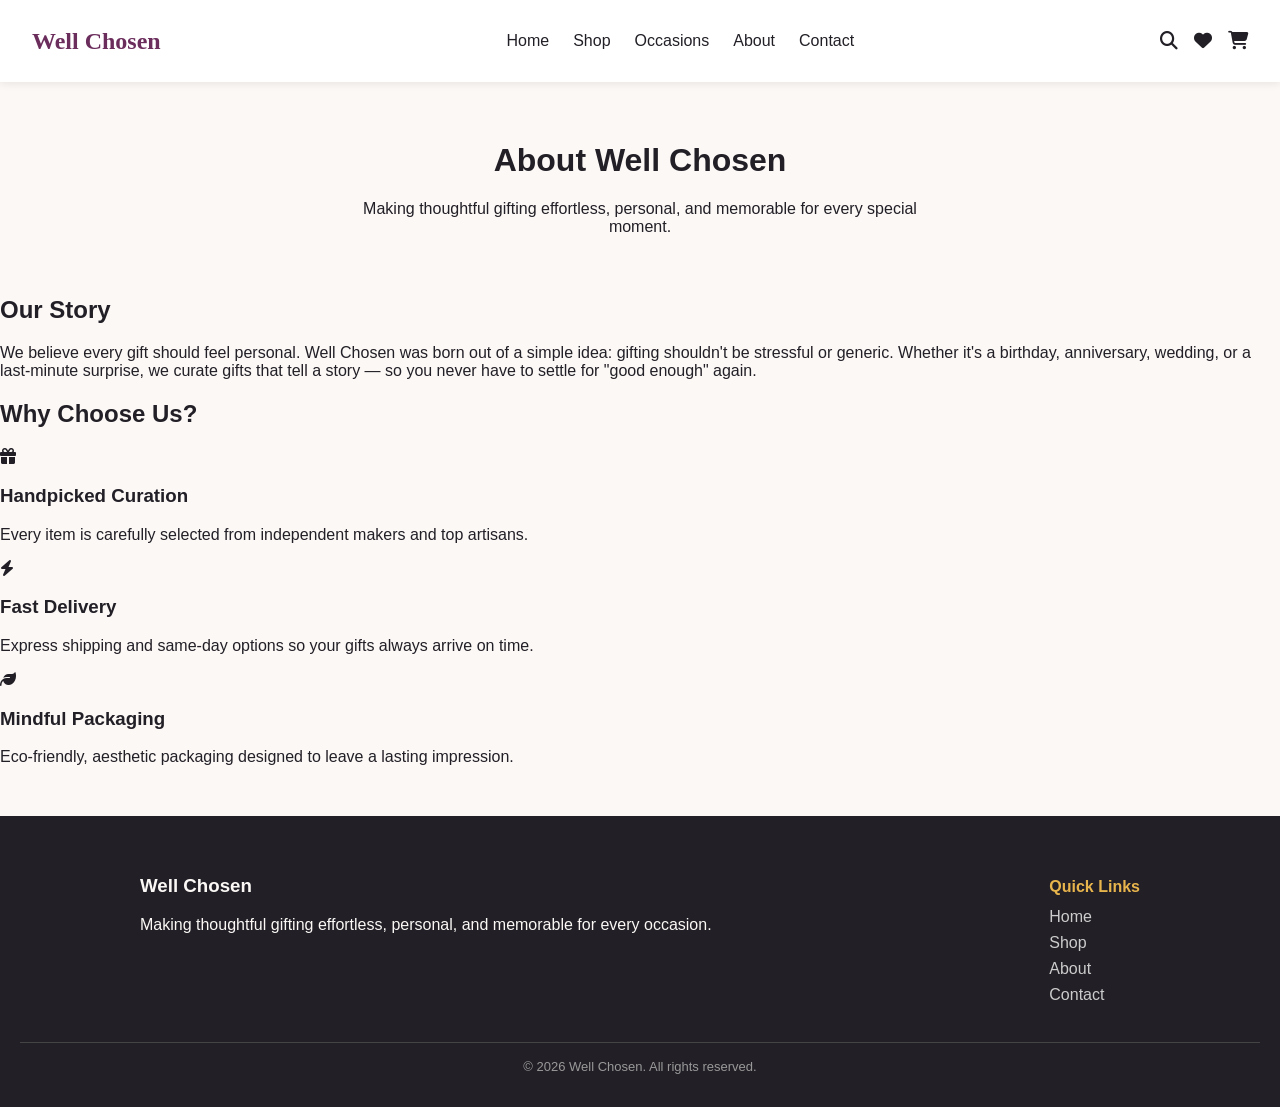
==== about.html @ 496d0fb7 "Initial commit" ====
<!DOCTYPE html>
<html lang="en">
<head>
  <meta charset="UTF-8">
  <meta name="viewport" content="width=device-width, initial-scale=1.0">
  <title>About - Well Chosen</title>
  <link rel="stylesheet" href="https://cdnjs.cloudflare.com/ajax/libs/font-awesome/6.5.1/css/all.min.css">
  <link rel="stylesheet" href="style.css">
</head>
<body>
  <nav>
    <a href="index.html">Well Chosen</a>
    <ul>
      <li><a href="index.html">Home</a></li>
      <li><a href="shop.html">Shop</a></li>
      <li><a href="occasions.html">Occasions</a></li>
      <li><a href="about.html">About</a></li>
      <li><a href="contact.html">Contact</a></li>
    </ul>
    <div class="nav-icons">
      <a href="shop.html"><i class="fa-solid fa-magnifying-glass"></i></a>
      <a href="shop.html"><i class="fa-solid fa-heart"></i></a>
      <a href="shop.html"><i class="fa-solid fa-cart-shopping"></i></a>
    </div>
  </nav>

  <div class="about-content">
    <h1>About Well Chosen</h1>
    <p class="about-sub">Making thoughtful gifting effortless, personal, and memorable for every special moment.</p>
  </div>

  <div class="about-story">
    <h2>Our Story</h2>
    <p>We believe every gift should feel personal. Well Chosen was born out of a simple idea: gifting shouldn't be stressful or generic. Whether it's a birthday, anniversary, wedding, or a last-minute surprise, we curate gifts that tell a story — so you never have to settle for "good enough" again.</p>
  </div>

  <h2 class="why-title">Why Choose Us?</h2>
  <div class="values-grid">
    <div class="value-card">
      <i class="fa-solid fa-gift"></i>
      <h3>Handpicked Curation</h3>
      <p>Every item is carefully selected from independent makers and top artisans.</p>
    </div>
    <div class="value-card">
      <i class="fa-solid fa-bolt"></i>
      <h3>Fast Delivery</h3>
      <p>Express shipping and same-day options so your gifts always arrive on time.</p>
    </div>
    <div class="value-card">
      <i class="fa-solid fa-leaf"></i>
      <h3>Mindful Packaging</h3>
      <p>Eco-friendly, aesthetic packaging designed to leave a lasting impression.</p>
    </div>
  </div>

  <footer>
    <div class="footer-container">
      <div class="footer-col">
        <h3>Well Chosen</h3>
        <p>Making thoughtful gifting effortless, personal, and memorable for every occasion.</p>
      </div>
      <div class="footer-col">
        <h4>Quick Links</h4>
        <a href="index.html">Home</a>
        <a href="shop.html">Shop</a>
        <a href="about.html">About</a>
        <a href="contact.html">Contact</a>
      </div>
    </div>
    <p class="footer-bottom">&copy; 2026 Well Chosen. All rights reserved.</p>
  </footer>
</body>
</html>
---- style.css ----
nav {
  display:flex;
  align-items: center;
  justify-content: space-between;
  padding:16px 32px;
}
 nav ul{
  display:flex;
  list-style: none;
  gap:24px;

 }
 .nav-icons {
  display: flex;
  gap:16px;
  align-items: center;

 }
 body {
  margin: 0;
  font-family: 'Inter', sans-serif;
  background-color: #FBF8F6;
  color: #221F26;
}
nav {
  background-color: white;
  box-shadow: 0 2px 8px rgba(0,0,0,0.08);
  position: sticky;
  top: 0;
}
nav a {
  text-decoration: none;
  color: #221F26;
}

nav a:hover {
  color: #FF6B6B;
}
nav > a:first-child {
  font-family: 'Playfair Display', serif;
  font-size: 24px;
  font-weight: bold;
  color: #6B2D5C;
}
.nav-icons i, .hamburger i {
  font-size: 18px;
  color: #221F26;
}
.hamburger {
  display: none;
  background: none;
  border: none;
  cursor: pointer;
}
.hero {
  text-align: center;
  padding: 80px 20px;
}

.hero h1 {
  font-family: 'Playfair Display', serif;
  font-size: 40px;
  color: #221F26;
  margin-bottom: 16px;
}

.hero p {
  font-size: 18px;
  color: #555;
  margin-bottom: 24px;
}

.hero-btn {
  display: inline-block;
  background-color: #6B2D5C;
  color: white;
  padding: 12px 28px;
  border-radius: 8px;
  text-decoration: none;
  font-weight: 600;
}

.hero-btn:hover {
  background-color: #FF6B6B;
}

.occasions {
  display: flex;
  justify-content: center;
  gap: 12px;
  flex-wrap: wrap;
  padding: 0 20px 40px;
}

.chip {
  background-color: #FBF8F6;
  border: 1px solid #6B2D5C;
  color: #6B2D5C;
  padding: 8px 18px;
  border-radius: 20px;
  text-decoration: none;
  font-size: 14px;
}

.chip:hover {
  background-color: #6B2D5C;
  color: white;
}

.products {
  text-align: center;
  padding: 40px 20px;
}

.products h2 {
  font-family: 'Playfair Display', serif;
  font-size: 28px;
  margin-bottom: 24px;
}

.product-grid {
  display: flex;
  justify-content: center;
  gap: 24px;
  flex-wrap: wrap;
}

.product-card {
  background-color: white;
  border-radius: 12px;
  padding: 16px;
  width: 220px;
  box-shadow: 0 2px 8px rgba(0,0,0,0.08);
}

.product-card img {
  width: 100%;
  border-radius: 8px;
}

.slider {
  position: relative;
  max-width: 800px;
  margin: 40px auto;
}

.slide {
  width: 100%;
  display: none;
  border-radius: 12px;
}

.slide.active {
  display: block;
}

.slider-btn {
  position: absolute;
  top: 50%;
  transform: translateY(-50%);
  background: rgba(255,255,255,0.8);
  border: none;
  padding: 10px 14px;
  cursor: pointer;
  border-radius: 50%;
  font-size: 16px;
}

.prev { left: 10px; }
.next { right: 10px; }

/* TRUST BADGES */
.trust-badges {
  display: flex;
  justify-content: space-around;
  background-color: #ffffff;
  padding: 15px;
  margin: 25px auto;
  max-width: 1100px;
  border: 1px solid #dddddd;
  border-radius: 8px;
}

.badge-box {
  font-size: 14px;
  font-weight: 500;
  color: #6B2D5C;
}

/* TRENDING PRODUCTS */
.trending-section {
  max-width: 1100px;
  margin: 30px auto;
  padding: 0 15px;
}

.trending-section h2 {
  color: #6B2D5C;
  font-size: 24px;
  margin-bottom: 20px;
}

.product-grid {
  display: flex;
  gap: 20px;
  flex-wrap: wrap;
}

.product-card {
  background-color: #ffffff;
  border: 1px solid #dddddd;
  padding: 15px;
  width: 220px;
  border-radius: 8px;
  text-align: center;
}

.product-card img {
  width: 100%;
  height: 160px;
  object-fit: cover;
  border-radius: 4px;
}

.product-card h3 {
  font-size: 16px;
  color: #222222;
  margin: 10px 0 5px 0;
}

.product-card .category {
  font-size: 13px;
  color: #777777;
  margin-bottom: 5px;
}

.product-card .price {
  font-size: 16px;
  font-weight: bold;
  color: #6B2D5C;
  margin-bottom: 12px;
}

.product-card .buy-btn {
  display: inline-block;
  background-color: #6B2D5C;
  color: white;
  text-decoration: none;
  padding: 8px 15px;
  border-radius: 20px;
  font-size: 13px;
}

.product-card .buy-btn:hover {
  background-color: #FF6B6B;
}

.shop-title {
  text-align: center;
  font-family: 'Playfair Display', serif;
  margin-top: 40px;
}
.shop-grid {
  display: flex;
  flex-wrap: wrap;
  justify-content: center;
  gap: 24px;
  padding: 40px 20px;
}
.about-content, .contact-content {
  max-width: 600px;
  margin: 60px auto;
  padding: 0 20px;
  text-align: center;
}
.contact-content form {
  display: flex;
  flex-direction: column;
  gap: 12px;
  margin-top: 24px;
}
.contact-content input, .contact-content textarea {
  padding: 12px;
  border-radius: 8px;
  border: 1px solid #ccc;
  font-family: 'Inter', sans-serif;
}
.contact-content button {
  padding: 12px;
  background: #6B2D5C;
  color: white;
  border: none;
  border-radius: 8px;
  cursor: pointer;
  font-weight: 600;
}
.contact-content button:hover {
  background: #FF6B6B;
}

/* Hero gradient background */
.hero {
  background: linear-gradient(135deg, #FBF8F6 0%, #f3e8ee 100%);
}

/* Product card hover lift */
.product-card {
  transition: transform 0.25s ease, box-shadow 0.25s ease;
}
.product-card:hover {
  transform: translateY(-6px);
  box-shadow: 0 8px 20px rgba(0,0,0,0.12);
}

/* Chip hover smoother */
.chip {
  transition: all 0.2s ease;
}

/* Hero button smoother + slight lift on hover */
.hero-btn, .product-card .buy-btn {
  transition: all 0.2s ease;
}
.hero-btn:hover, .product-card .buy-btn:hover {
  transform: translateY(-2px);
  box-shadow: 0 4px 12px rgba(107,45,92,0.3);
}

/* Slider image smoother transition */
.slide {
  transition: opacity 0.4s ease;
}

/* Section spacing consistency */
.trending-section, .products, .occasions {
  margin-bottom: 20px;
}

/* Nav icon hover */
.nav-icons a i:hover {
  color: #FF6B6B;
  transition: color 0.2s ease;
}

.trust-badges {
  display: flex;
  justify-content: space-around;
  flex-wrap: wrap;
  background: white;
  padding: 16px;
  margin: 30px auto;
  max-width: 1000px;
  border-radius: 8px;
  box-shadow: 0 2px 8px rgba(0,0,0,0.06);
}
.badge-box {
  font-size: 14px;
  font-weight: 600;
  color: #6B2D5C;
}

.stories-section {
  max-width: 1000px;
  margin: 40px auto;
  padding: 0 20px;
}
.stories-section h2 {
  font-family: 'Playfair Display', serif;
  color: #221F26;
  margin-bottom: 20px;
  text-align: center;
}
.stories-grid {
  display: flex;
  gap: 20px;
  flex-wrap: wrap;
}
.story-card {
  flex: 1;
  min-width: 260px;
  background: #FBF8F6;
  border: 1px solid #eee;
  border-radius: 12px;
  padding: 24px;
}
.story-tag {
  font-size: 12px;
  font-weight: bold;
  color: #FF6B6B;
  text-transform: uppercase;
}
.story-card h3 {
  font-family: 'Playfair Display', serif;
  color: #6B2D5C;
  margin: 8px 0;
}
.story-card p {
  font-size: 14px;
  color: #555;
  margin-bottom: 12px;
}
.story-link {
  color: #6B2D5C;
  font-weight: 600;
  text-decoration: none;
}
.story-link:hover { color: #FF6B6B; }

footer {
  background: #221F26;
  color: #FBF8F6;
  padding: 40px 20px 20px;
  margin-top: 50px;
}
.footer-container {
  max-width: 1000px;
  margin: 0 auto;
  display: flex;
  flex-wrap: wrap;
  gap: 30px;
  justify-content: space-between;
}
.footer-col a {
  display: block;
  color: #ccc;
  text-decoration: none;
  margin-bottom: 8px;
}
.footer-col a:hover { color: #FF6B6B; }
.footer-col h4 { color: #E8B54D; margin-bottom: 12px; }
.footer-bottom {
  text-align: center;
  border-top: 1px solid #444;
  margin-top: 30px;
  padding-top: 16px;
  font-size: 13px;
  color: #999;
}

.occasions-title {
  text-align: center;
  font-family: 'Playfair Display', serif;
  margin-top: 40px;
  font-size: 32px;
}
.occasions-subtitle {
  text-align: center;
  color: #555;
  margin-bottom: 30px;
}
.occasion-grid {
  display: flex;
  flex-wrap: wrap;
  justify-content: center;
  gap: 24px;
  padding: 0 20px 40px;
}
.occasion-card {
  text-decoration: none;
  color: #221F26;
  width: 220px;
  text-align: center;
  transition: transform 0.25s ease;
}
.occasion-card:hover {
  transform: translateY(-6px);
}
.occasion-card img {
  width: 100%;
  border-radius: 12px;
  box-shadow: 0 2px 8px rgba(0,0,0,0.08);
}
.occasion-card h3 {
  font-family: 'Playfair Display', serif;
  margin-top: 12px;
  font-size: 18px;
}
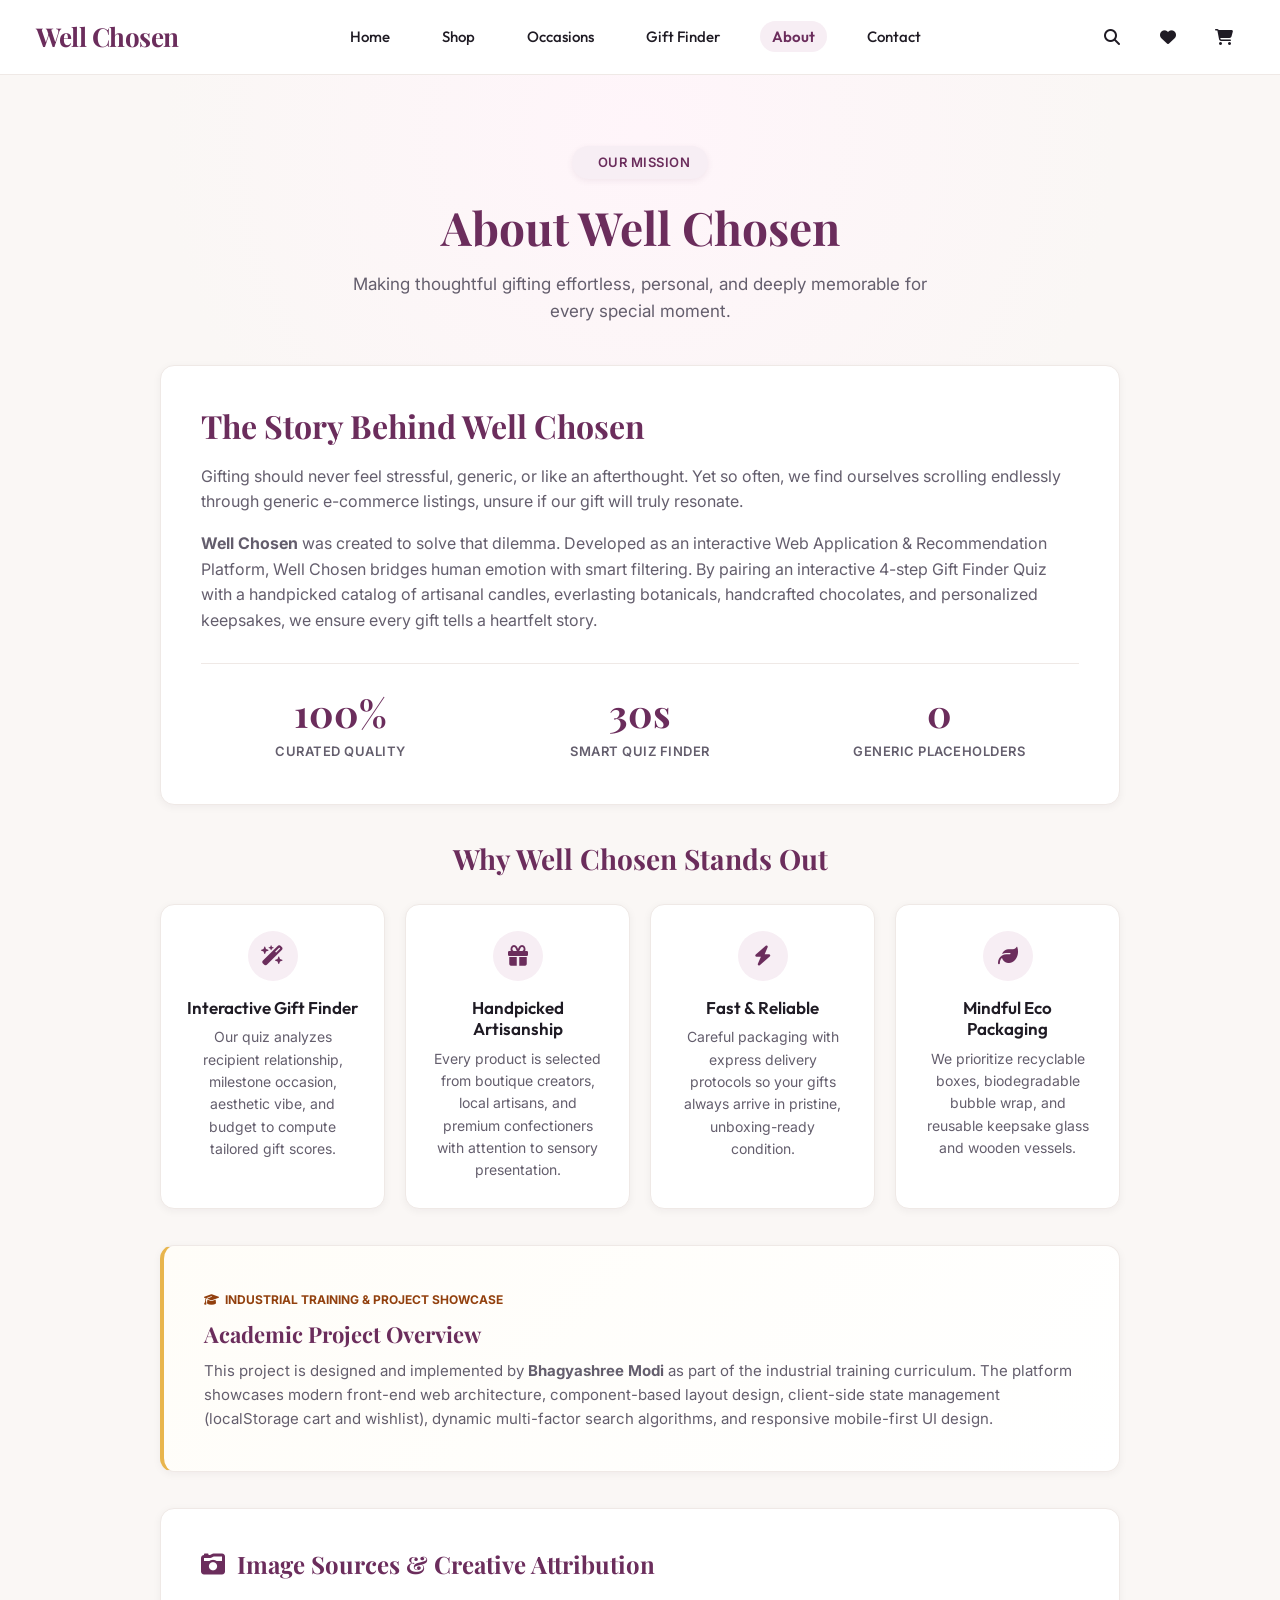
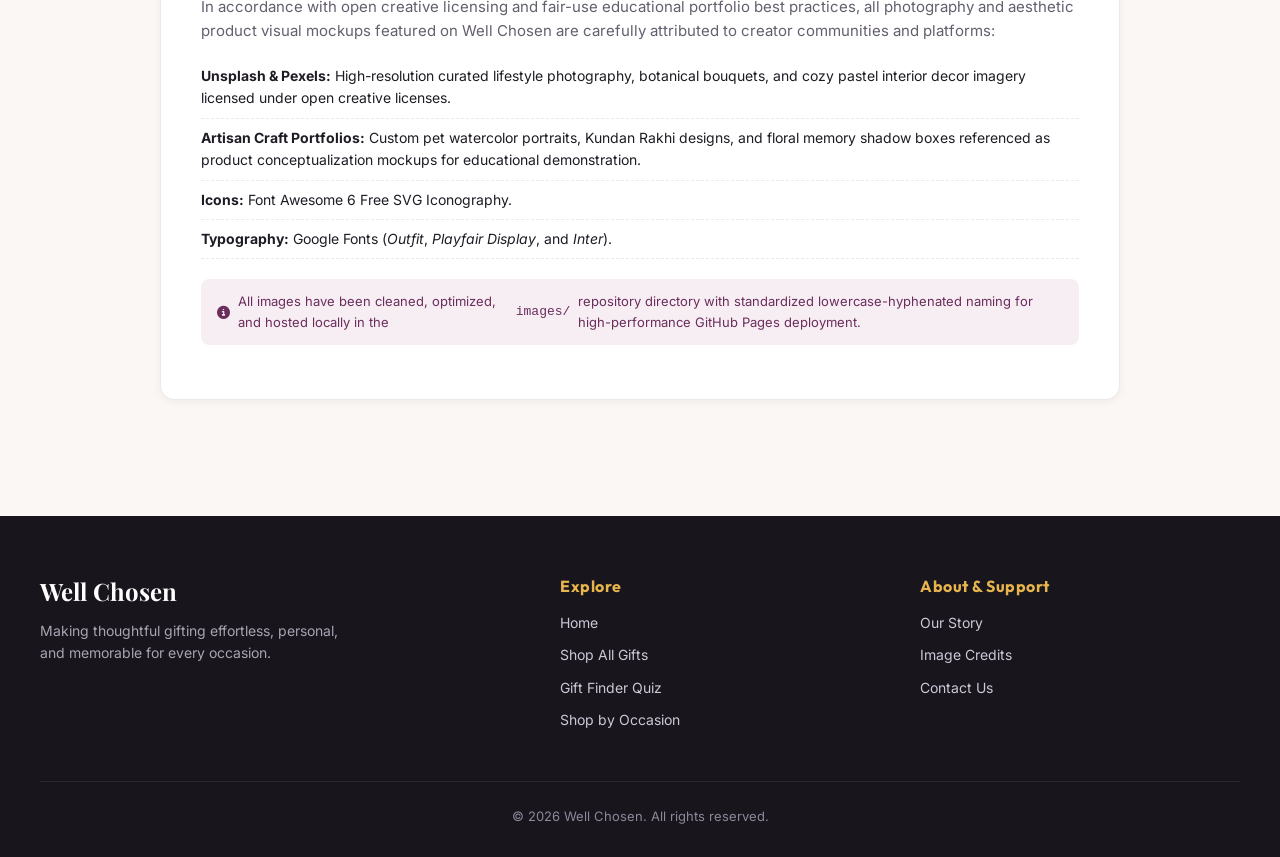
==== commit 89e2591a: "feat(ui): update home, occasions, about, contact pages and modern design system" ====
--- a/about.html
+++ b/about.html
@@ -3,56 +3,122 @@
 <head>
   <meta charset="UTF-8">
   <meta name="viewport" content="width=device-width, initial-scale=1.0">
-  <title>About - Well Chosen</title>
+  <title>About Us - Well Chosen</title>
+  <meta name="description" content="Learn about the philosophy behind Well Chosen — making thoughtful gifting effortless, personal, and memorable for every celebration.">
+  <link rel="preconnect" href="https://fonts.googleapis.com">
+  <link rel="preconnect" href="https://fonts.gstatic.com" crossorigin>
+  <link href="https://fonts.googleapis.com/css2?family=Inter:wght@300;400;500;600;700&family=Playfair+Display:ital,wght@0,600;0,700;1,400&family=Outfit:wght@400;500;600;700&display=swap" rel="stylesheet">
   <link rel="stylesheet" href="https://cdnjs.cloudflare.com/ajax/libs/font-awesome/6.5.1/css/all.min.css">
   <link rel="stylesheet" href="style.css">
 </head>
 <body>
+
+  <!-- Navigation -->
   <nav>
-    <a href="index.html">Well Chosen</a>
+    <a href="index.html" class="logo">Well Chosen</a>
     <ul>
       <li><a href="index.html">Home</a></li>
       <li><a href="shop.html">Shop</a></li>
       <li><a href="occasions.html">Occasions</a></li>
-      <li><a href="about.html">About</a></li>
+      <li><a href="giftfinder.html">Gift Finder</a></li>
+      <li><a href="about.html" class="active">About</a></li>
       <li><a href="contact.html">Contact</a></li>
     </ul>
+
     <div class="nav-icons">
-      <a href="shop.html"><i class="fa-solid fa-magnifying-glass"></i></a>
-      <a href="shop.html"><i class="fa-solid fa-heart"></i></a>
-      <a href="shop.html"><i class="fa-solid fa-cart-shopping"></i></a>
+      <a href="#" id="searchBtn" title="Search Gifts"><i class="fa-solid fa-magnifying-glass"></i></a>
+      <a href="#" id="wishlistBtn" title="Saved Wishlist"><i class="fa-solid fa-heart"></i></a>
+      <a href="#" id="cartBtn" title="Shopping Cart"><i class="fa-solid fa-cart-shopping"></i></a>
     </div>
+
+    <button class="hamburger" aria-label="Toggle navigation">
+      <i class="fa-solid fa-bars"></i>
+    </button>
   </nav>
 
-  <div class="about-content">
+  <!-- About Hero -->
+  <header class="about-hero">
+    <div class="about-hero-badge"><i class="fa-solid fa-sparkles"></i> Our Mission</div>
     <h1>About Well Chosen</h1>
-    <p class="about-sub">Making thoughtful gifting effortless, personal, and memorable for every special moment.</p>
-  </div>
+    <p class="about-sub">Making thoughtful gifting effortless, personal, and deeply memorable for every special moment.</p>
+  </header>
 
-  <div class="about-story">
-    <h2>Our Story</h2>
-    <p>We believe every gift should feel personal. Well Chosen was born out of a simple idea: gifting shouldn't be stressful or generic. Whether it's a birthday, anniversary, wedding, or a last-minute surprise, we curate gifts that tell a story — so you never have to settle for "good enough" again.</p>
-  </div>
+  <!-- Story Section -->
+  <main class="about-main">
+    <section class="about-story-card">
+      <div class="story-text">
+        <h2>The Story Behind Well Chosen</h2>
+        <p>Gifting should never feel stressful, generic, or like an afterthought. Yet so often, we find ourselves scrolling endlessly through generic e-commerce listings, unsure if our gift will truly resonate.</p>
+        <p><strong>Well Chosen</strong> was created to solve that dilemma. Developed as an interactive Web Application & Recommendation Platform, Well Chosen bridges human emotion with smart filtering. By pairing an interactive 4-step Gift Finder Quiz with a handpicked catalog of artisanal candles, everlasting botanicals, handcrafted chocolates, and personalized keepsakes, we ensure every gift tells a heartfelt story.</p>
+      </div>
+      <div class="story-highlight">
+        <div class="stat-box">
+          <span class="stat-number">100%</span>
+          <span class="stat-label">Curated Quality</span>
+        </div>
+        <div class="stat-box">
+          <span class="stat-number">30s</span>
+          <span class="stat-label">Smart Quiz Finder</span>
+        </div>
+        <div class="stat-box">
+          <span class="stat-number">0</span>
+          <span class="stat-label">Generic Placeholders</span>
+        </div>
+      </div>
+    </section>
 
-  <h2 class="why-title">Why Choose Us?</h2>
-  <div class="values-grid">
-    <div class="value-card">
-      <i class="fa-solid fa-gift"></i>
-      <h3>Handpicked Curation</h3>
-      <p>Every item is carefully selected from independent makers and top artisans.</p>
-    </div>
-    <div class="value-card">
-      <i class="fa-solid fa-bolt"></i>
-      <h3>Fast Delivery</h3>
-      <p>Express shipping and same-day options so your gifts always arrive on time.</p>
-    </div>
-    <div class="value-card">
-      <i class="fa-solid fa-leaf"></i>
-      <h3>Mindful Packaging</h3>
-      <p>Eco-friendly, aesthetic packaging designed to leave a lasting impression.</p>
-    </div>
-  </div>
+    <!-- Why Choose Us -->
+    <section class="about-values-section">
+      <h2 class="why-title">Why Well Chosen Stands Out</h2>
+      <div class="values-grid">
+        <div class="value-card">
+          <div class="value-icon"><i class="fa-solid fa-wand-magic-sparkles"></i></div>
+          <h3>Interactive Gift Finder</h3>
+          <p>Our quiz analyzes recipient relationship, milestone occasion, aesthetic vibe, and budget to compute tailored gift scores.</p>
+        </div>
+        <div class="value-card">
+          <div class="value-icon"><i class="fa-solid fa-gift"></i></div>
+          <h3>Handpicked Artisanship</h3>
+          <p>Every product is selected from boutique creators, local artisans, and premium confectioners with attention to sensory presentation.</p>
+        </div>
+        <div class="value-card">
+          <div class="value-icon"><i class="fa-solid fa-bolt"></i></div>
+          <h3>Fast & Reliable</h3>
+          <p>Careful packaging with express delivery protocols so your gifts always arrive in pristine, unboxing-ready condition.</p>
+        </div>
+        <div class="value-card">
+          <div class="value-icon"><i class="fa-solid fa-leaf"></i></div>
+          <h3>Mindful Eco Packaging</h3>
+          <p>We prioritize recyclable boxes, biodegradable bubble wrap, and reusable keepsake glass and wooden vessels.</p>
+        </div>
+      </div>
+    </section>
 
+    <!-- Academic & Industrial Training Credits -->
+    <section class="training-project-card">
+      <div class="training-badge"><i class="fa-solid fa-graduation-cap"></i> Industrial Training & Project Showcase</div>
+      <h3>Academic Project Overview</h3>
+      <p>This project is designed and implemented by <strong>Bhagyashree Modi</strong> as part of the industrial training curriculum. The platform showcases modern front-end web architecture, component-based layout design, client-side state management (localStorage cart and wishlist), dynamic multi-factor search algorithms, and responsive mobile-first UI design.</p>
+    </section>
+
+    <!-- Image Sources & Creative Attribution Section -->
+    <section id="credits" class="credits-card">
+      <div class="credits-header">
+        <i class="fa-solid fa-camera-retro"></i>
+        <h2>Image Sources & Creative Attribution</h2>
+      </div>
+      <p>In accordance with open creative licensing and fair-use educational portfolio best practices, all photography and aesthetic product visual mockups featured on Well Chosen are carefully attributed to creator communities and platforms:</p>
+      <ul class="credits-list">
+        <li><strong>Unsplash & Pexels:</strong> High-resolution curated lifestyle photography, botanical bouquets, and cozy pastel interior decor imagery licensed under open creative licenses.</li>
+        <li><strong>Artisan Craft Portfolios:</strong> Custom pet watercolor portraits, Kundan Rakhi designs, and floral memory shadow boxes referenced as product conceptualization mockups for educational demonstration.</li>
+        <li><strong>Icons:</strong> Font Awesome 6 Free SVG Iconography.</li>
+        <li><strong>Typography:</strong> Google Fonts (<cite>Outfit</cite>, <cite>Playfair Display</cite>, and <cite>Inter</cite>).</li>
+      </ul>
+      <p class="credits-note"><i class="fa-solid fa-circle-info"></i> All images have been cleaned, optimized, and hosted locally in the <code>images/</code> repository directory with standardized lowercase-hyphenated naming for high-performance GitHub Pages deployment.</p>
+    </section>
+  </main>
+
+  <!-- Footer -->
   <footer>
     <div class="footer-container">
       <div class="footer-col">
@@ -60,14 +126,24 @@
         <p>Making thoughtful gifting effortless, personal, and memorable for every occasion.</p>
       </div>
       <div class="footer-col">
-        <h4>Quick Links</h4>
+        <h4>Explore</h4>
         <a href="index.html">Home</a>
-        <a href="shop.html">Shop</a>
-        <a href="about.html">About</a>
-        <a href="contact.html">Contact</a>
+        <a href="shop.html">Shop All Gifts</a>
+        <a href="giftfinder.html">Gift Finder Quiz</a>
+        <a href="occasions.html">Shop by Occasion</a>
+      </div>
+      <div class="footer-col">
+        <h4>About & Support</h4>
+        <a href="about.html">Our Story</a>
+        <a href="about.html#credits">Image Credits</a>
+        <a href="contact.html">Contact Us</a>
       </div>
     </div>
     <p class="footer-bottom">&copy; 2026 Well Chosen. All rights reserved.</p>
   </footer>
+
+  <!-- Scripts -->
+  <script src="js/products.js"></script>
+  <script src="js/app.js"></script>
 </body>
 </html>
--- a/style.css
+++ b/style.css
@@ -1,480 +1,2483 @@
+/* ==========================================================================
+   WELL CHOSEN - MODERN DESIGN SYSTEM & STYLESHEET
+   Curated Luxury Gifting Web Platform
+   ========================================================================== */
+
+:root {
+  --primary: #6B2D5C;
+  --primary-hover: #833570;
+  --primary-light: #F7EEF4;
+  --accent-coral: #FF6B6B;
+  --accent-coral-hover: #fa5252;
+  --accent-gold: #E8B54D;
+  --accent-gold-light: #FDF7E7;
+  --bg-page: #FAF7F5;
+  --bg-surface: #FFFFFF;
+  --text-main: #1F1B24;
+  --text-muted: #645E6D;
+  --text-subtle: #8E8899;
+  --border-light: #EFE9E6;
+  --border-focus: #D4BDCE;
+  --shadow-sm: 0 2px 8px rgba(31, 27, 36, 0.05);
+  --shadow-md: 0 8px 24px -4px rgba(107, 45, 92, 0.10);
+  --shadow-lg: 0 16px 36px -6px rgba(107, 45, 92, 0.16);
+  --radius-sm: 8px;
+  --radius-md: 14px;
+  --radius-lg: 20px;
+  --radius-full: 9999px;
+  --transition-fast: 0.2s cubic-bezier(0.4, 0, 0.2, 1);
+  --transition-normal: 0.3s cubic-bezier(0.4, 0, 0.2, 1);
+}
+
+/* Base Reset */
+*, *::before, *::after {
+  box-sizing: border-box;
+  margin: 0;
+  padding: 0;
+}
+
+html {
+  scroll-behavior: smooth;
+  -webkit-font-smoothing: antialiased;
+}
+
+body {
+  font-family: 'Inter', -apple-system, BlinkMacSystemFont, "Segoe UI", Roboto, sans-serif;
+  background-color: var(--bg-page);
+  color: var(--text-main);
+  line-height: 1.6;
+  min-height: 100vh;
+  display: flex;
+  flex-direction: column;
+}
+
+h1, h2, h3, h4 {
+  font-family: 'Playfair Display', Georgia, serif;
+  color: var(--text-main);
+  line-height: 1.25;
+}
+
+img {
+  max-width: 100%;
+  height: auto;
+  display: block;
+}
+
+a {
+  color: inherit;
+  text-decoration: none;
+  transition: color var(--transition-fast);
+}
+
+button {
+  font-family: inherit;
+  cursor: pointer;
+  border: none;
+  background: none;
+}
+
+.sr-only {
+  position: absolute;
+  width: 1px;
+  height: 1px;
+  padding: 0;
+  margin: -1px;
+  overflow: hidden;
+  clip: rect(0, 0, 0, 0);
+  white-space: nowrap;
+  border: 0;
+}
+
+/* ==========================================================================
+   NAVIGATION
+   ========================================================================== */
 nav {
-  display:flex;
-  align-items: center;
-  justify-content: space-between;
-  padding:16px 32px;
-}
- nav ul{
-  display:flex;
-  list-style: none;
-  gap:24px;
-
- }
- .nav-icons {
-  display: flex;
-  gap:16px;
-  align-items: center;
-
- }
- body {
-  margin: 0;
-  font-family: 'Inter', sans-serif;
-  background-color: #FBF8F6;
-  color: #221F26;
-}
-nav {
-  background-color: white;
-  box-shadow: 0 2px 8px rgba(0,0,0,0.08);
   position: sticky;
   top: 0;
-}
-nav a {
-  text-decoration: none;
-  color: #221F26;
-}
-
-nav a:hover {
-  color: #FF6B6B;
-}
-nav > a:first-child {
+  z-index: 100;
+  background: rgba(255, 255, 255, 0.94);
+  backdrop-filter: blur(14px);
+  -webkit-backdrop-filter: blur(14px);
+  border-bottom: 1px solid var(--border-light);
+  display: flex;
+  align-items: center;
+  justify-content: space-between;
+  padding: 16px 36px;
+  transition: all var(--transition-normal);
+}
+
+nav .logo {
   font-family: 'Playfair Display', serif;
-  font-size: 24px;
-  font-weight: bold;
-  color: #6B2D5C;
-}
-.nav-icons i, .hamburger i {
-  font-size: 18px;
-  color: #221F26;
-}
+  font-size: 26px;
+  font-weight: 700;
+  color: var(--primary);
+  letter-spacing: -0.5px;
+  display: flex;
+  align-items: center;
+  gap: 8px;
+}
+
+nav .logo:hover {
+  color: var(--accent-coral);
+}
+
+nav ul {
+  display: flex;
+  list-style: none;
+  gap: 28px;
+  align-items: center;
+}
+
+nav ul li a {
+  font-family: 'Outfit', 'Inter', sans-serif;
+  font-size: 15px;
+  font-weight: 500;
+  color: var(--text-main);
+  padding: 6px 12px;
+  border-radius: var(--radius-full);
+  position: relative;
+  transition: all var(--transition-fast);
+}
+
+nav ul li a:hover {
+  color: var(--primary);
+  background-color: var(--primary-light);
+}
+
+nav ul li a.active {
+  color: var(--primary);
+  font-weight: 600;
+  background-color: var(--primary-light);
+}
+
+.nav-icons {
+  display: flex;
+  align-items: center;
+  gap: 16px;
+}
+
+.nav-icons a {
+  display: flex;
+  align-items: center;
+  justify-content: center;
+  width: 40px;
+  height: 40px;
+  border-radius: var(--radius-full);
+  background-color: transparent;
+  color: var(--text-main);
+  transition: all var(--transition-fast);
+  position: relative;
+}
+
+.nav-icons a:hover {
+  background-color: var(--primary-light);
+  color: var(--primary);
+  transform: translateY(-2px);
+}
+
+.icon-badge {
+  position: absolute;
+  top: 2px;
+  right: 2px;
+  width: 18px;
+  height: 18px;
+  background: var(--accent-coral);
+  color: white;
+  font-size: 11px;
+  font-weight: 700;
+  border-radius: var(--radius-full);
+  display: flex;
+  align-items: center;
+  justify-content: center;
+  border: 2px solid white;
+}
+
 .hamburger {
   display: none;
-  background: none;
-  border: none;
+  font-size: 20px;
+  color: var(--text-main);
+  padding: 8px;
   cursor: pointer;
 }
+
+/* ==========================================================================
+   HERO SECTION
+   ========================================================================== */
 .hero {
   text-align: center;
-  padding: 80px 20px;
+  padding: 90px 24px 60px;
+  background: radial-gradient(circle at 50% 20%, #FFF5FA 0%, #FAF7F5 70%);
+  position: relative;
+  overflow: hidden;
+}
+
+.hero::before {
+  content: '';
+  position: absolute;
+  top: -100px;
+  left: 50%;
+  transform: translateX(-50%);
+  width: 600px;
+  height: 300px;
+  background: radial-gradient(circle, rgba(232, 181, 77, 0.15) 0%, transparent 70%);
+  pointer-events: none;
+}
+
+.hero-pill, .quiz-hero-badge, .about-hero-badge, .contact-hero-badge {
+  display: inline-flex;
+  align-items: center;
+  gap: 8px;
+  padding: 6px 18px;
+  background-color: var(--primary-light);
+  color: var(--primary);
+  border-radius: var(--radius-full);
+  font-size: 13px;
+  font-weight: 600;
+  text-transform: uppercase;
+  letter-spacing: 0.5px;
+  margin-bottom: 20px;
+  box-shadow: 0 2px 6px rgba(107, 45, 92, 0.08);
 }
 
 .hero h1 {
-  font-family: 'Playfair Display', serif;
-  font-size: 40px;
-  color: #221F26;
-  margin-bottom: 16px;
+  font-size: clamp(34px, 5vw, 54px);
+  font-weight: 700;
+  color: var(--primary);
+  max-width: 820px;
+  margin: 0 auto 18px;
+  letter-spacing: -0.8px;
 }
 
 .hero p {
-  font-size: 18px;
-  color: #555;
-  margin-bottom: 24px;
+  font-size: clamp(16px, 2.5vw, 19px);
+  color: var(--text-muted);
+  max-width: 640px;
+  margin: 0 auto 36px;
+}
+
+.hero-actions {
+  display: flex;
+  justify-content: center;
+  gap: 16px;
+  flex-wrap: wrap;
 }
 
 .hero-btn {
-  display: inline-block;
-  background-color: #6B2D5C;
-  color: white;
-  padding: 12px 28px;
-  border-radius: 8px;
-  text-decoration: none;
-  font-weight: 600;
+  display: inline-flex;
+  align-items: center;
+  gap: 10px;
+  background: linear-gradient(135deg, var(--primary) 0%, #8A3776 100%);
+  color: white !important;
+  padding: 14px 32px;
+  border-radius: var(--radius-full);
+  font-size: 15px;
+  font-weight: 600;
+  box-shadow: 0 6px 18px rgba(107, 45, 92, 0.28);
+  transition: all var(--transition-fast);
 }
 
 .hero-btn:hover {
-  background-color: #FF6B6B;
-}
-
+  background: linear-gradient(135deg, var(--accent-coral) 0%, #FA5252 100%);
+  transform: translateY(-3px);
+  box-shadow: 0 8px 24px rgba(255, 107, 107, 0.35);
+}
+
+.hero-secondary-btn {
+  display: inline-flex;
+  align-items: center;
+  gap: 8px;
+  background: white;
+  color: var(--primary) !important;
+  border: 1.5px solid var(--border-focus);
+  padding: 14px 28px;
+  border-radius: var(--radius-full);
+  font-size: 15px;
+  font-weight: 600;
+  transition: all var(--transition-fast);
+}
+
+.hero-secondary-btn:hover {
+  border-color: var(--primary);
+  background-color: var(--primary-light);
+  transform: translateY(-2px);
+}
+
+/* ==========================================================================
+   OCCASION CHIPS
+   ========================================================================== */
 .occasions {
   display: flex;
   justify-content: center;
   gap: 12px;
   flex-wrap: wrap;
-  padding: 0 20px 40px;
+  padding: 10px 20px 45px;
 }
 
 .chip {
-  background-color: #FBF8F6;
-  border: 1px solid #6B2D5C;
-  color: #6B2D5C;
-  padding: 8px 18px;
-  border-radius: 20px;
-  text-decoration: none;
+  background: white;
+  border: 1px solid var(--border-light);
+  color: var(--text-main);
+  padding: 10px 20px;
+  border-radius: var(--radius-full);
   font-size: 14px;
+  font-weight: 500;
+  box-shadow: var(--shadow-sm);
+  transition: all var(--transition-fast);
+  display: inline-flex;
+  align-items: center;
+  gap: 6px;
 }
 
 .chip:hover {
-  background-color: #6B2D5C;
+  border-color: var(--primary);
+  background-color: var(--primary);
+  color: white !important;
+  transform: translateY(-3px);
+  box-shadow: var(--shadow-md);
+}
+
+/* ==========================================================================
+   SECTION HEADERS
+   ========================================================================== */
+.section-title-wrap {
+  display: flex;
+  align-items: flex-end;
+  justify-content: space-between;
+  max-width: 1200px;
+  margin: 0 auto 30px;
+  padding: 0 20px;
+  flex-wrap: wrap;
+  gap: 12px;
+}
+
+.section-title-wrap h2 {
+  font-size: clamp(26px, 3.5vw, 36px);
+  color: var(--primary);
+}
+
+.view-all-link {
+  color: var(--primary);
+  font-weight: 600;
+  font-size: 15px;
+  display: inline-flex;
+  align-items: center;
+  gap: 6px;
+}
+
+.view-all-link:hover {
+  color: var(--accent-coral);
+  transform: translateX(3px);
+}
+
+/* ==========================================================================
+   PRODUCT CARDS & GRIDS
+   ========================================================================== */
+.products {
+  padding: 20px 20px 60px;
+}
+
+.product-grid {
+  display: grid;
+  grid-template-columns: repeat(auto-fill, minmax(260px, 1fr));
+  gap: 26px;
+  max-width: 1200px;
+  margin: 0 auto;
+}
+
+.product-card {
+  background: var(--bg-surface);
+  border: 1px solid var(--border-light);
+  border-radius: var(--radius-md);
+  overflow: hidden;
+  box-shadow: var(--shadow-sm);
+  transition: all var(--transition-normal);
+  display: flex;
+  flex-direction: column;
+  position: relative;
+}
+
+.product-card:hover {
+  transform: translateY(-6px);
+  box-shadow: var(--shadow-md);
+  border-color: var(--border-focus);
+}
+
+.card-img-wrap {
+  position: relative;
+  width: 100%;
+  height: 220px;
+  overflow: hidden;
+  background-color: #F4EFEA;
+  cursor: pointer;
+}
+
+.card-img-wrap img {
+  width: 100%;
+  height: 100%;
+  object-fit: cover;
+  transition: transform 0.4s ease;
+}
+
+.product-card:hover .card-img-wrap img {
+  transform: scale(1.06);
+}
+
+.product-badge-corner {
+  position: absolute;
+  top: 12px;
+  left: 12px;
+  background: rgba(31, 27, 36, 0.85);
+  backdrop-filter: blur(8px);
   color: white;
-}
-
-.products {
-  text-align: center;
-  padding: 40px 20px;
-}
-
-.products h2 {
-  font-family: 'Playfair Display', serif;
-  font-size: 28px;
-  margin-bottom: 24px;
-}
-
-.product-grid {
-  display: flex;
+  font-size: 11px;
+  font-weight: 600;
+  text-transform: uppercase;
+  letter-spacing: 0.5px;
+  padding: 4px 10px;
+  border-radius: var(--radius-full);
+}
+
+.card-wishlist-toggle {
+  position: absolute;
+  top: 12px;
+  right: 12px;
+  width: 34px;
+  height: 34px;
+  background: white;
+  border-radius: var(--radius-full);
+  display: flex;
+  align-items: center;
   justify-content: center;
-  gap: 24px;
-  flex-wrap: wrap;
-}
-
-.product-card {
-  background-color: white;
-  border-radius: 12px;
-  padding: 16px;
-  width: 220px;
-  box-shadow: 0 2px 8px rgba(0,0,0,0.08);
-}
-
-.product-card img {
-  width: 100%;
-  border-radius: 8px;
+  color: var(--text-subtle);
+  box-shadow: 0 2px 8px rgba(0,0,0,0.12);
+  transition: all var(--transition-fast);
+}
+
+.card-wishlist-toggle:hover {
+  color: var(--accent-coral);
+  transform: scale(1.1);
+}
+
+.card-wishlist-toggle.active {
+  color: var(--accent-coral);
+}
+
+.card-details {
+  padding: 20px;
+  display: flex;
+  flex-direction: column;
+  flex-grow: 1;
+}
+
+.card-details .category {
+  font-size: 12px;
+  font-weight: 600;
+  text-transform: uppercase;
+  letter-spacing: 0.5px;
+  color: var(--primary);
+  margin-bottom: 6px;
+}
+
+.card-details h3 {
+  font-family: 'Outfit', sans-serif;
+  font-size: 17px;
+  font-weight: 600;
+  color: var(--text-main);
+  margin-bottom: 10px;
+  line-height: 1.35;
+  display: -webkit-box;
+  -webkit-line-clamp: 2;
+  -webkit-box-orient: vertical;
+  overflow: hidden;
+}
+
+.price-rating-row {
+  display: flex;
+  align-items: center;
+  justify-content: space-between;
+  margin-top: auto;
+  margin-bottom: 16px;
+}
+
+.price-block {
+  display: flex;
+  align-items: baseline;
+  gap: 8px;
+}
+
+.price-rating-row .price {
+  font-size: 19px;
+  font-weight: 700;
+  color: var(--primary);
+}
+
+.price-rating-row .orig-price {
+  font-size: 13px;
+  color: var(--text-subtle);
+  text-decoration: line-through;
+}
+
+.price-rating-row .rating {
+  font-size: 13px;
+  font-weight: 600;
+  color: #D97706;
+  background: #FFFBEB;
+  padding: 3px 8px;
+  border-radius: var(--radius-sm);
+  display: flex;
+  align-items: center;
+  gap: 4px;
+}
+
+.card-action-btns {
+  display: flex;
+  gap: 8px;
+}
+
+.buy-btn {
+  flex-grow: 1;
+  background: var(--primary);
+  color: white;
+  padding: 10px 14px;
+  border-radius: var(--radius-full);
+  font-size: 13px;
+  font-weight: 600;
+  display: inline-flex;
+  align-items: center;
+  justify-content: center;
+  gap: 6px;
+  transition: all var(--transition-fast);
+}
+
+.buy-btn:hover {
+  background: var(--accent-coral);
+  transform: translateY(-2px);
+  box-shadow: 0 4px 12px rgba(255, 107, 107, 0.3);
+}
+
+.quick-view-btn {
+  width: 40px;
+  height: 40px;
+  border-radius: var(--radius-full);
+  border: 1px solid var(--border-light);
+  background: white;
+  color: var(--text-muted);
+  display: flex;
+  align-items: center;
+  justify-content: center;
+  transition: all var(--transition-fast);
+}
+
+.quick-view-btn:hover {
+  border-color: var(--primary);
+  color: var(--primary);
+  background-color: var(--primary-light);
+}
+
+/* ==========================================================================
+   SLIDER CAROUSEL
+   ========================================================================== */
+.slider-container {
+  max-width: 1200px;
+  margin: 20px auto 60px;
+  padding: 0 20px;
 }
 
 .slider {
   position: relative;
-  max-width: 800px;
-  margin: 40px auto;
+  border-radius: var(--radius-lg);
+  overflow: hidden;
+  box-shadow: var(--shadow-md);
+  height: 380px;
 }
 
 .slide {
+  position: absolute;
+  inset: 0;
+  opacity: 0;
+  pointer-events: none;
+  transition: opacity 0.6s ease;
+}
+
+.slide.active {
+  opacity: 1;
+  pointer-events: auto;
+}
+
+.slide img {
   width: 100%;
-  display: none;
-  border-radius: 12px;
-}
-
-.slide.active {
-  display: block;
+  height: 100%;
+  object-fit: cover;
+}
+
+.slide-caption {
+  position: absolute;
+  inset: 0;
+  background: linear-gradient(90deg, rgba(31, 27, 36, 0.88) 0%, rgba(31, 27, 36, 0.45) 55%, transparent 100%);
+  display: flex;
+  flex-direction: column;
+  justify-content: center;
+  align-items: flex-start;
+  padding: 40px 60px;
+  color: white;
+  max-width: 620px;
+}
+
+.slide-tag {
+  background: var(--accent-gold);
+  color: #1F1B24;
+  font-size: 11px;
+  font-weight: 700;
+  text-transform: uppercase;
+  letter-spacing: 1px;
+  padding: 4px 12px;
+  border-radius: var(--radius-full);
+  margin-bottom: 12px;
+}
+
+.slide-caption h3 {
+  font-size: clamp(24px, 3.5vw, 36px);
+  color: white;
+  margin-bottom: 12px;
+}
+
+.slide-caption p {
+  font-size: 15px;
+  color: rgba(255, 255, 255, 0.85);
+  margin-bottom: 22px;
+}
+
+.slide-btn {
+  background: white;
+  color: var(--primary) !important;
+  font-weight: 600;
+  font-size: 14px;
+  padding: 10px 24px;
+  border-radius: var(--radius-full);
+  transition: all var(--transition-fast);
+}
+
+.slide-btn:hover {
+  background: var(--accent-coral);
+  color: white !important;
+  transform: translateY(-2px);
 }
 
 .slider-btn {
   position: absolute;
   top: 50%;
   transform: translateY(-50%);
-  background: rgba(255,255,255,0.8);
+  width: 44px;
+  height: 44px;
+  border-radius: var(--radius-full);
+  background: rgba(255, 255, 255, 0.85);
+  backdrop-filter: blur(8px);
+  color: var(--text-main);
+  display: flex;
+  align-items: center;
+  justify-content: center;
+  font-size: 18px;
+  z-index: 20;
+  transition: all var(--transition-fast);
+  box-shadow: 0 4px 12px rgba(0,0,0,0.15);
+}
+
+.slider-btn:hover {
+  background: white;
+  color: var(--primary);
+  transform: translateY(-50%) scale(1.08);
+}
+
+.slider-btn.prev { left: 18px; }
+.slider-btn.next { right: 18px; }
+
+/* ==========================================================================
+   TRUST BADGES
+   ========================================================================== */
+.trust-badges {
+  display: grid;
+  grid-template-columns: repeat(auto-fit, minmax(220px, 1fr));
+  gap: 16px;
+  background: white;
+  padding: 24px 30px;
+  margin: 0 auto 60px;
+  max-width: 1200px;
+  border: 1px solid var(--border-light);
+  border-radius: var(--radius-md);
+  box-shadow: var(--shadow-sm);
+}
+
+.badge-box {
+  display: flex;
+  align-items: center;
+  gap: 12px;
+  font-size: 14px;
+  font-weight: 600;
+  color: var(--primary);
+}
+
+.badge-box i {
+  color: var(--accent-gold);
+  font-size: 18px;
+}
+
+/* ==========================================================================
+   STORIES & COLLECTIONS
+   ========================================================================== */
+.stories-section {
+  max-width: 1200px;
+  margin: 0 auto 60px;
+  padding: 0 20px;
+}
+
+.stories-section h2 {
+  font-size: clamp(26px, 3.5vw, 36px);
+  color: var(--primary);
+  text-align: center;
+  margin-bottom: 30px;
+}
+
+.stories-grid {
+  display: grid;
+  grid-template-columns: repeat(auto-fit, minmax(320px, 1fr));
+  gap: 24px;
+}
+
+.story-card {
+  background: white;
+  border: 1px solid var(--border-light);
+  border-radius: var(--radius-md);
+  padding: 32px;
+  box-shadow: var(--shadow-sm);
+  transition: all var(--transition-normal);
+  display: flex;
+  flex-direction: column;
+}
+
+.story-card:hover {
+  transform: translateY(-4px);
+  box-shadow: var(--shadow-md);
+  border-color: var(--border-focus);
+}
+
+.story-tag {
+  font-size: 11px;
+  font-weight: 700;
+  text-transform: uppercase;
+  letter-spacing: 1px;
+  color: var(--accent-coral);
+  margin-bottom: 8px;
+}
+
+.story-card h3 {
+  font-size: 22px;
+  color: var(--primary);
+  margin-bottom: 10px;
+}
+
+.story-card p {
+  color: var(--text-muted);
+  font-size: 15px;
+  margin-bottom: 20px;
+  flex-grow: 1;
+}
+
+.story-link {
+  font-weight: 600;
+  color: var(--primary);
+  display: inline-flex;
+  align-items: center;
+  gap: 6px;
+}
+
+.story-link:hover {
+  color: var(--accent-coral);
+  transform: translateX(4px);
+}
+
+/* ==========================================================================
+   QUIZ CTA BANNER
+   ========================================================================== */
+.quiz-cta-banner {
+  max-width: 1200px;
+  margin: 0 auto 70px;
+  padding: 0 20px;
+}
+
+.quiz-cta-content {
+  background: linear-gradient(135deg, #441A3B 0%, #6B2D5C 50%, #8E3678 100%);
+  border-radius: var(--radius-lg);
+  padding: 56px 40px;
+  text-align: center;
+  color: white;
+  box-shadow: var(--shadow-lg);
+}
+
+.quiz-cta-pill {
+  display: inline-flex;
+  align-items: center;
+  gap: 8px;
+  padding: 6px 16px;
+  background: rgba(255, 255, 255, 0.15);
+  backdrop-filter: blur(8px);
+  border-radius: var(--radius-full);
+  font-size: 12px;
+  font-weight: 600;
+  text-transform: uppercase;
+  letter-spacing: 0.5px;
+  margin-bottom: 16px;
+}
+
+.quiz-cta-content h2 {
+  font-size: clamp(26px, 4vw, 40px);
+  color: white;
+  margin-bottom: 14px;
+}
+
+.quiz-cta-content p {
+  font-size: 17px;
+  color: rgba(255, 255, 255, 0.85);
+  max-width: 600px;
+  margin: 0 auto 28px;
+}
+
+/* ==========================================================================
+   INTERACTIVE GIFT FINDER QUIZ PAGE
+   ========================================================================== */
+.quiz-hero, .shop-header, .about-hero, .contact-hero {
+  text-align: center;
+  padding: 70px 20px 40px;
+  background: radial-gradient(circle at 50% 20%, #FFF5FA 0%, #FAF7F5 70%);
+}
+
+.quiz-hero h1, .shop-header h1, .about-hero h1, .contact-hero h1 {
+  font-size: clamp(30px, 4.5vw, 46px);
+  color: var(--primary);
+  margin-bottom: 14px;
+}
+
+.quiz-hero p, .shop-header p, .about-sub, .contact-hero p {
+  font-size: 17px;
+  color: var(--text-muted);
+  max-width: 620px;
+  margin: 0 auto;
+}
+
+.quiz-wrapper {
+  max-width: 900px;
+  margin: 0 auto 80px;
+  padding: 0 20px;
+}
+
+.quiz-card-box {
+  background: white;
+  border: 1px solid var(--border-light);
+  border-radius: var(--radius-lg);
+  padding: 40px;
+  box-shadow: var(--shadow-md);
+}
+
+.quiz-header-bar {
+  display: flex;
+  align-items: center;
+  justify-content: space-between;
+  margin-bottom: 30px;
+  gap: 20px;
+}
+
+.step-indicator {
+  font-size: 13px;
+  font-weight: 700;
+  text-transform: uppercase;
+  letter-spacing: 0.5px;
+  color: var(--primary);
+  white-space: nowrap;
+}
+
+.progress-track {
+  flex-grow: 1;
+  height: 8px;
+  background-color: var(--border-light);
+  border-radius: var(--radius-full);
+  overflow: hidden;
+}
+
+.progress-fill {
+  height: 100%;
+  width: 25%;
+  background: linear-gradient(90deg, var(--primary) 0%, var(--accent-coral) 100%);
+  border-radius: var(--radius-full);
+  transition: width 0.4s ease;
+}
+
+.quiz-step {
+  display: none;
+  animation: fadeIn 0.3s ease;
+}
+
+.quiz-step.active {
+  display: block;
+}
+
+.question-title {
+  font-size: clamp(22px, 3vw, 28px);
+  color: var(--primary);
+  margin-bottom: 8px;
+}
+
+.question-subtitle {
+  color: var(--text-muted);
+  font-size: 15px;
+  margin-bottom: 28px;
+}
+
+.options-grid {
+  display: grid;
+  grid-template-columns: repeat(auto-fit, minmax(240px, 1fr));
+  gap: 16px;
+  margin-bottom: 32px;
+}
+
+.quiz-option {
+  background: var(--bg-page);
+  border: 1.5px solid var(--border-light);
+  border-radius: var(--radius-md);
+  padding: 20px;
+  display: flex;
+  align-items: center;
+  gap: 16px;
+  text-align: left;
+  transition: all var(--transition-fast);
+}
+
+.quiz-option:hover {
+  background: white;
+  border-color: var(--border-focus);
+  transform: translateY(-2px);
+  box-shadow: var(--shadow-sm);
+}
+
+.quiz-option.selected {
+  background: white;
+  border-color: var(--primary);
+  box-shadow: 0 0 0 2px var(--primary), var(--shadow-sm);
+}
+
+.opt-icon {
+  font-size: 28px;
+  flex-shrink: 0;
+}
+
+.opt-text strong {
+  display: block;
+  font-size: 15px;
+  color: var(--text-main);
+  margin-bottom: 2px;
+}
+
+.opt-text small {
+  display: block;
+  font-size: 12px;
+  color: var(--text-muted);
+}
+
+.quiz-nav-row {
+  display: flex;
+  justify-content: space-between;
+  align-items: center;
+  border-top: 1px solid var(--border-light);
+  padding-top: 24px;
+}
+
+.quiz-btn-prev, .quiz-btn-next {
+  display: inline-flex;
+  align-items: center;
+  gap: 8px;
+  padding: 10px 20px;
+  border-radius: var(--radius-full);
+  font-size: 14px;
+  font-weight: 600;
+  transition: all var(--transition-fast);
+}
+
+.quiz-btn-prev {
+  color: var(--text-muted);
+  border: 1px solid var(--border-light);
+  background: white;
+}
+
+.quiz-btn-prev:hover {
+  color: var(--text-main);
+  border-color: var(--text-main);
+}
+
+.quiz-btn-next {
+  color: var(--primary);
+  background: var(--primary-light);
+}
+
+.quiz-btn-next:hover {
+  background: var(--primary);
+  color: white;
+}
+
+/* Quiz Loading State */
+.quiz-loading-state {
+  display: flex;
+  flex-direction: column;
+  align-items: center;
+  justify-content: center;
+  text-align: center;
+  background: white;
+  border-radius: var(--radius-lg);
+  padding: 60px 20px;
+  box-shadow: var(--shadow-md);
+}
+
+.spinner-box {
+  width: 72px;
+  height: 72px;
+  border-radius: var(--radius-full);
+  background: var(--primary-light);
+  display: flex;
+  align-items: center;
+  justify-content: center;
+  font-size: 32px;
+  color: var(--primary);
+  margin-bottom: 20px;
+}
+
+.quiz-loading-state h3 {
+  font-size: 24px;
+  color: var(--primary);
+  margin-bottom: 8px;
+}
+
+.quiz-loading-state p {
+  color: var(--text-muted);
+  font-size: 15px;
+}
+
+/* Quiz Results Container */
+.quiz-results-container {
+  animation: fadeIn 0.4s ease;
+}
+
+.results-header {
+  text-align: center;
+  margin-bottom: 36px;
+}
+
+.results-kicker {
+  font-size: 12px;
+  font-weight: 700;
+  text-transform: uppercase;
+  letter-spacing: 1px;
+  color: var(--accent-coral);
+  margin-bottom: 6px;
+  display: block;
+}
+
+.results-header h2 {
+  font-size: clamp(26px, 3.5vw, 36px);
+  color: var(--primary);
+  margin-bottom: 10px;
+}
+
+.results-sub {
+  color: var(--text-muted);
+  font-size: 15px;
+  max-width: 680px;
+  margin: 0 auto;
+}
+
+.quiz-result-card.highlight-card {
+  border: 2px solid var(--accent-gold);
+  box-shadow: 0 8px 24px rgba(232, 181, 77, 0.25);
+}
+
+.result-badge-row {
+  display: flex;
+  justify-content: space-between;
+  align-items: center;
+  padding: 12px 16px;
+  background: var(--bg-page);
+  border-bottom: 1px solid var(--border-light);
+}
+
+.match-score-badge {
+  font-size: 12px;
+  font-weight: 700;
+  color: #047857;
+  background: #ECFDF5;
+  padding: 3px 10px;
+  border-radius: var(--radius-full);
+  display: inline-flex;
+  align-items: center;
+  gap: 5px;
+}
+
+.top-pick-badge {
+  font-size: 11px;
+  font-weight: 700;
+  color: #92400E;
+  background: #FEF3C7;
+  padding: 3px 8px;
+  border-radius: var(--radius-full);
+}
+
+.category-chip-small {
+  font-size: 11px;
+  font-weight: 600;
+  color: var(--primary);
+  background: var(--primary-light);
+  padding: 3px 8px;
+  border-radius: var(--radius-full);
+}
+
+.quiz-match-reason {
+  font-size: 13px;
+  color: var(--text-muted);
+  margin-bottom: 12px;
+}
+
+.results-footer-actions {
+  display: flex;
+  justify-content: center;
+  gap: 16px;
+  margin-top: 50px;
+  flex-wrap: wrap;
+}
+
+.quiz-btn-restart {
+  display: inline-flex;
+  align-items: center;
+  gap: 8px;
+  padding: 12px 28px;
+  background: white;
+  border: 1.5px solid var(--border-focus);
+  color: var(--primary);
+  font-weight: 600;
+  border-radius: var(--radius-full);
+  transition: all var(--transition-fast);
+}
+
+.quiz-btn-restart:hover {
+  background: var(--primary-light);
+}
+
+.quiz-btn-shop {
+  display: inline-flex;
+  align-items: center;
+  gap: 8px;
+  padding: 12px 32px;
+  background: var(--primary);
+  color: white !important;
+  font-weight: 600;
+  border-radius: var(--radius-full);
+  transition: all var(--transition-fast);
+}
+
+.quiz-btn-shop:hover {
+  background: var(--accent-coral);
+}
+
+/* ==========================================================================
+   SHOP PAGE TOOLBAR & FILTERS
+   ========================================================================== */
+.shop-container {
+  max-width: 1200px;
+  margin: 0 auto 80px;
+  padding: 0 20px;
+}
+
+.shop-category-bar {
+  display: flex;
+  gap: 10px;
+  overflow-x: auto;
+  padding-bottom: 16px;
+  margin-bottom: 24px;
+  scrollbar-width: none;
+}
+
+.shop-category-bar::-webkit-scrollbar {
+  display: none;
+}
+
+.shop-filter-chip {
+  padding: 8px 18px;
+  border-radius: var(--radius-full);
+  border: 1px solid var(--border-light);
+  background: white;
+  color: var(--text-main);
+  font-size: 13px;
+  font-weight: 500;
+  white-space: nowrap;
+  box-shadow: var(--shadow-sm);
+  transition: all var(--transition-fast);
+}
+
+.shop-filter-chip:hover {
+  border-color: var(--primary);
+  color: var(--primary);
+}
+
+.shop-filter-chip.active {
+  background: var(--primary);
+  color: white;
+  border-color: var(--primary);
+}
+
+.shop-toolbar {
+  background: white;
+  border: 1px solid var(--border-light);
+  border-radius: var(--radius-md);
+  padding: 18px 24px;
+  display: flex;
+  justify-content: space-between;
+  align-items: center;
+  gap: 20px;
+  margin-bottom: 20px;
+  box-shadow: var(--shadow-sm);
+  flex-wrap: wrap;
+}
+
+.toolbar-left, .toolbar-right {
+  display: flex;
+  align-items: center;
+  gap: 14px;
+  flex-wrap: wrap;
+}
+
+.shop-search-box {
+  display: flex;
+  align-items: center;
+  gap: 10px;
+  background: var(--bg-page);
+  border: 1px solid var(--border-light);
+  border-radius: var(--radius-full);
+  padding: 8px 16px;
+  min-width: 240px;
+}
+
+.shop-search-box i {
+  color: var(--text-subtle);
+  font-size: 14px;
+}
+
+.shop-search-box input {
   border: none;
-  padding: 10px 14px;
+  background: transparent;
+  outline: none;
+  font-size: 14px;
+  color: var(--text-main);
+  width: 100%;
+}
+
+.shop-select-wrap select {
+  padding: 9px 16px;
+  border-radius: var(--radius-full);
+  border: 1px solid var(--border-light);
+  background: white;
+  color: var(--text-main);
+  font-size: 13px;
+  font-weight: 500;
+  outline: none;
   cursor: pointer;
-  border-radius: 50%;
+  transition: all var(--transition-fast);
+}
+
+.shop-select-wrap select:focus {
+  border-color: var(--primary);
+}
+
+.price-range-pills {
+  display: flex;
+  gap: 6px;
+}
+
+.price-filter-pill {
+  padding: 7px 14px;
+  border-radius: var(--radius-full);
+  border: 1px solid var(--border-light);
+  background: white;
+  color: var(--text-muted);
+  font-size: 12px;
+  font-weight: 500;
+  transition: all var(--transition-fast);
+}
+
+.price-filter-pill:hover {
+  border-color: var(--primary);
+  color: var(--primary);
+}
+
+.price-filter-pill.active {
+  background: var(--primary-light);
+  border-color: var(--primary);
+  color: var(--primary);
+  font-weight: 600;
+}
+
+.shop-status-bar {
+  display: flex;
+  justify-content: space-between;
+  align-items: center;
+  margin-bottom: 24px;
+  font-size: 14px;
+  color: var(--text-muted);
+}
+
+.clear-filters-link {
+  color: var(--primary);
+  font-weight: 600;
+  display: inline-flex;
+  align-items: center;
+  gap: 6px;
+  font-size: 13px;
+}
+
+.clear-filters-link:hover {
+  color: var(--accent-coral);
+}
+
+.shop-quiz-callout {
+  display: flex;
+  align-items: center;
+  justify-content: space-between;
+  background: linear-gradient(135deg, #FFF3F8 0%, #FAF2F7 100%);
+  border: 1px solid var(--border-focus);
+  border-radius: var(--radius-md);
+  padding: 24px 32px;
+  margin-top: 60px;
+  gap: 20px;
+  flex-wrap: wrap;
+}
+
+.callout-icon {
+  font-size: 32px;
+}
+
+.callout-text {
+  flex-grow: 1;
+}
+
+.callout-text h3 {
+  font-size: 20px;
+  color: var(--primary);
+  margin-bottom: 4px;
+}
+
+.callout-text p {
+  color: var(--text-muted);
+  font-size: 14px;
+}
+
+.callout-btn {
+  background: var(--primary);
+  color: white !important;
+  font-weight: 600;
+  font-size: 14px;
+  padding: 10px 22px;
+  border-radius: var(--radius-full);
+  transition: all var(--transition-fast);
+}
+
+.callout-btn:hover {
+  background: var(--accent-coral);
+}
+
+/* ==========================================================================
+   OCCASIONS PAGE
+   ========================================================================== */
+.occasions-container {
+  max-width: 1200px;
+  margin: 0 auto 80px;
+  padding: 0 20px;
+}
+
+.occasion-grid {
+  display: grid;
+  grid-template-columns: repeat(auto-fill, minmax(260px, 1fr));
+  gap: 26px;
+}
+
+.occasion-card {
+  background: white;
+  border: 1px solid var(--border-light);
+  border-radius: var(--radius-md);
+  overflow: hidden;
+  box-shadow: var(--shadow-sm);
+  transition: all var(--transition-normal);
+  display: flex;
+  flex-direction: column;
+}
+
+.occasion-card:hover {
+  transform: translateY(-6px);
+  box-shadow: var(--shadow-md);
+  border-color: var(--border-focus);
+}
+
+.occasion-img-box {
+  position: relative;
+  width: 100%;
+  height: 220px;
+  overflow: hidden;
+}
+
+.occasion-img-box img {
+  width: 100%;
+  height: 100%;
+  object-fit: cover;
+  transition: transform 0.4s ease;
+}
+
+.occasion-card:hover .occasion-img-box img {
+  transform: scale(1.06);
+}
+
+.occasion-pill {
+  position: absolute;
+  bottom: 12px;
+  right: 12px;
+  background: rgba(31, 27, 36, 0.85);
+  backdrop-filter: blur(8px);
+  color: white;
+  font-size: 11px;
+  font-weight: 600;
+  padding: 4px 12px;
+  border-radius: var(--radius-full);
+  transition: all var(--transition-fast);
+}
+
+.occasion-card:hover .occasion-pill {
+  background: var(--primary);
+}
+
+.occasion-meta {
+  padding: 20px;
+}
+
+.occasion-meta h3 {
+  font-size: 19px;
+  color: var(--primary);
+  margin-bottom: 6px;
+}
+
+.occasion-meta p {
+  color: var(--text-muted);
+  font-size: 13px;
+  line-height: 1.5;
+}
+
+/* ==========================================================================
+   ABOUT & CREDITS PAGE
+   ========================================================================== */
+.about-main {
+  max-width: 1000px;
+  margin: 0 auto 80px;
+  padding: 0 20px;
+}
+
+.about-story-card, .training-project-card, .credits-card {
+  background: white;
+  border: 1px solid var(--border-light);
+  border-radius: var(--radius-md);
+  padding: 40px;
+  box-shadow: var(--shadow-sm);
+  margin-bottom: 36px;
+}
+
+.story-text h2 {
+  font-size: clamp(24px, 3.5vw, 32px);
+  color: var(--primary);
+  margin-bottom: 18px;
+}
+
+.story-text p {
+  color: var(--text-muted);
   font-size: 16px;
-}
-
-.prev { left: 10px; }
-.next { right: 10px; }
-
-/* TRUST BADGES */
-.trust-badges {
-  display: flex;
-  justify-content: space-around;
-  background-color: #ffffff;
-  padding: 15px;
-  margin: 25px auto;
+  margin-bottom: 16px;
+}
+
+.story-highlight {
+  display: grid;
+  grid-template-columns: repeat(auto-fit, minmax(180px, 1fr));
+  gap: 20px;
+  margin-top: 30px;
+  padding-top: 30px;
+  border-top: 1px solid var(--border-light);
+}
+
+.stat-box {
+  text-align: center;
+}
+
+.stat-number {
+  display: block;
+  font-family: 'Playfair Display', serif;
+  font-size: 38px;
+  font-weight: 700;
+  color: var(--primary);
+  line-height: 1;
+  margin-bottom: 6px;
+}
+
+.stat-label {
+  font-size: 13px;
+  font-weight: 600;
+  color: var(--text-muted);
+  text-transform: uppercase;
+  letter-spacing: 0.5px;
+}
+
+.about-values-section {
+  margin-bottom: 36px;
+}
+
+.why-title {
+  font-size: 28px;
+  color: var(--primary);
+  text-align: center;
+  margin-bottom: 28px;
+}
+
+.values-grid {
+  display: grid;
+  grid-template-columns: repeat(auto-fit, minmax(220px, 1fr));
+  gap: 20px;
+}
+
+.value-card {
+  background: white;
+  border: 1px solid var(--border-light);
+  border-radius: var(--radius-md);
+  padding: 26px;
+  box-shadow: var(--shadow-sm);
+  text-align: center;
+}
+
+.value-icon {
+  width: 50px;
+  height: 50px;
+  border-radius: var(--radius-full);
+  background: var(--primary-light);
+  color: var(--primary);
+  display: flex;
+  align-items: center;
+  justify-content: center;
+  font-size: 20px;
+  margin: 0 auto 16px;
+}
+
+.value-card h3 {
+  font-family: 'Outfit', sans-serif;
+  font-size: 17px;
+  font-weight: 600;
+  margin-bottom: 8px;
+}
+
+.value-card p {
+  color: var(--text-muted);
+  font-size: 14px;
+}
+
+.training-project-card {
+  border-left: 4px solid var(--accent-gold);
+  background: linear-gradient(135deg, #FFFDF8 0%, white 100%);
+}
+
+.training-badge {
+  display: inline-flex;
+  align-items: center;
+  gap: 6px;
+  font-size: 12px;
+  font-weight: 700;
+  text-transform: uppercase;
+  color: #92400E;
+  margin-bottom: 12px;
+}
+
+.training-project-card h3 {
+  font-size: 22px;
+  color: var(--primary);
+  margin-bottom: 10px;
+}
+
+.training-project-card p {
+  color: var(--text-muted);
+  font-size: 15px;
+}
+
+.credits-header {
+  display: flex;
+  align-items: center;
+  gap: 12px;
+  margin-bottom: 16px;
+  color: var(--primary);
+}
+
+.credits-header i {
+  font-size: 24px;
+}
+
+.credits-header h2 {
+  font-size: 24px;
+  color: var(--primary);
+}
+
+.credits-card p {
+  color: var(--text-muted);
+  font-size: 15px;
+  margin-bottom: 14px;
+}
+
+.credits-list {
+  list-style: none;
+  margin-bottom: 20px;
+}
+
+.credits-list li {
+  padding: 8px 0;
+  border-bottom: 1px dashed var(--border-light);
+  font-size: 14px;
+  color: var(--text-main);
+}
+
+.credits-note {
+  background: var(--primary-light);
+  border-radius: var(--radius-sm);
+  padding: 12px 16px;
+  font-size: 13px !important;
+  color: var(--primary) !important;
+  display: flex;
+  align-items: center;
+  gap: 8px;
+}
+
+/* ==========================================================================
+   CONTACT PAGE
+   ========================================================================== */
+.contact-page-layout {
   max-width: 1100px;
-  border: 1px solid #dddddd;
-  border-radius: 8px;
-}
-
-.badge-box {
+  margin: 0 auto 80px;
+  padding: 0 20px;
+}
+
+.contact-grid {
+  display: grid;
+  grid-template-columns: 1fr 1.3fr;
+  gap: 36px;
+}
+
+.contact-info-col {
+  display: flex;
+  flex-direction: column;
+  gap: 20px;
+}
+
+.contact-card {
+  background: white;
+  border: 1px solid var(--border-light);
+  border-radius: var(--radius-md);
+  padding: 24px;
+  box-shadow: var(--shadow-sm);
+}
+
+.contact-icon {
+  width: 44px;
+  height: 44px;
+  border-radius: var(--radius-full);
+  background: var(--primary-light);
+  color: var(--primary);
+  display: flex;
+  align-items: center;
+  justify-content: center;
+  font-size: 18px;
+  margin-bottom: 14px;
+}
+
+.contact-card h3 {
+  font-family: 'Outfit', sans-serif;
+  font-size: 17px;
+  font-weight: 600;
+  margin-bottom: 6px;
+}
+
+.contact-card p {
+  color: var(--text-muted);
+  font-size: 14px;
+  margin-bottom: 12px;
+}
+
+.contact-link, .contact-quiz-btn {
+  font-weight: 600;
+  font-size: 14px;
+  color: var(--primary);
+}
+
+.contact-link:hover, .contact-quiz-btn:hover {
+  color: var(--accent-coral);
+}
+
+.contact-badge-info {
+  display: inline-block;
+  font-size: 12px;
+  font-weight: 600;
+  color: #047857;
+  background: #ECFDF5;
+  padding: 4px 10px;
+  border-radius: var(--radius-full);
+}
+
+.contact-form-box {
+  background: white;
+  border: 1px solid var(--border-light);
+  border-radius: var(--radius-md);
+  padding: 36px;
+  box-shadow: var(--shadow-sm);
+}
+
+.contact-form-box h2 {
+  font-size: 26px;
+  color: var(--primary);
+  margin-bottom: 6px;
+}
+
+.form-sub {
+  color: var(--text-muted);
+  font-size: 14px;
+  margin-bottom: 24px;
+}
+
+.form-group {
+  margin-bottom: 18px;
+}
+
+.form-group label {
+  display: block;
+  font-size: 13px;
+  font-weight: 600;
+  color: var(--text-main);
+  margin-bottom: 6px;
+}
+
+.form-group .required {
+  color: var(--accent-coral);
+}
+
+.form-group input, .form-group select, .form-group textarea {
+  width: 100%;
+  padding: 12px 16px;
+  border: 1px solid var(--border-light);
+  border-radius: var(--radius-sm);
+  background: var(--bg-page);
+  font-family: inherit;
+  font-size: 14px;
+  color: var(--text-main);
+  outline: none;
+  transition: all var(--transition-fast);
+}
+
+.form-group input:focus, .form-group select:focus, .form-group textarea:focus {
+  border-color: var(--primary);
+  background: white;
+  box-shadow: 0 0 0 3px var(--primary-light);
+}
+
+.contact-submit-btn {
+  width: 100%;
+  background: var(--primary);
+  color: white;
+  padding: 14px;
+  border-radius: var(--radius-sm);
+  font-size: 15px;
+  font-weight: 600;
+  display: flex;
+  align-items: center;
+  justify-content: center;
+  gap: 10px;
+  transition: all var(--transition-fast);
+}
+
+.contact-submit-btn:hover {
+  background: var(--accent-coral);
+  transform: translateY(-2px);
+  box-shadow: 0 4px 14px rgba(255, 107, 107, 0.3);
+}
+
+.contact-success-state {
+  text-align: center;
+  padding: 30px 10px;
+}
+
+.success-icon {
+  font-size: 48px;
+  color: #10B981;
+  margin-bottom: 14px;
+}
+
+.contact-success-state h3 {
+  font-size: 22px;
+  color: var(--primary);
+  margin-bottom: 8px;
+}
+
+.contact-success-state p {
+  color: var(--text-muted);
+  font-size: 15px;
+  margin-bottom: 24px;
+}
+
+/* ==========================================================================
+   MODALS, SEARCH OVERLAYS & TOASTS
+   ========================================================================== */
+/* Search Overlay */
+.search-overlay {
+  position: fixed;
+  inset: 0;
+  background: rgba(31, 27, 36, 0.6);
+  backdrop-filter: blur(8px);
+  z-index: 1000;
+  display: flex;
+  justify-content: center;
+  padding-top: 80px;
+  opacity: 0;
+  pointer-events: none;
+  transition: opacity 0.25s ease;
+}
+
+.search-overlay.active {
+  opacity: 1;
+  pointer-events: auto;
+}
+
+.search-modal {
+  background: white;
+  width: 90%;
+  max-width: 640px;
+  border-radius: var(--radius-lg);
+  box-shadow: var(--shadow-lg);
+  overflow: hidden;
+  max-height: 80vh;
+  display: flex;
+  flex-direction: column;
+  transform: translateY(-20px);
+  transition: transform 0.25s ease;
+}
+
+.search-overlay.active .search-modal {
+  transform: translateY(0);
+}
+
+.search-modal-header {
+  display: flex;
+  align-items: center;
+  padding: 18px 24px;
+  border-bottom: 1px solid var(--border-light);
+  gap: 14px;
+}
+
+.search-modal-header i {
+  color: var(--primary);
+  font-size: 18px;
+}
+
+.search-modal-header input {
+  flex-grow: 1;
+  border: none;
+  outline: none;
+  font-size: 16px;
+  color: var(--text-main);
+}
+
+.search-modal-header button {
+  color: var(--text-subtle);
+  font-size: 18px;
+}
+
+.search-modal-header button:hover {
+  color: var(--text-main);
+}
+
+.search-results {
+  padding: 16px 20px;
+  overflow-y: auto;
+}
+
+.search-hint, .search-empty {
+  text-align: center;
+  color: var(--text-muted);
+  font-size: 14px;
+  padding: 30px 10px;
+}
+
+.search-result-item {
+  display: flex;
+  align-items: center;
+  gap: 14px;
+  padding: 10px 12px;
+  border-radius: var(--radius-sm);
+  cursor: pointer;
+  transition: background var(--transition-fast);
+}
+
+.search-result-item:hover {
+  background: var(--bg-page);
+}
+
+.search-result-item img {
+  width: 48px;
+  height: 48px;
+  border-radius: var(--radius-sm);
+  object-fit: cover;
+}
+
+.search-item-info {
+  flex-grow: 1;
+}
+
+.search-item-info h4 {
+  font-family: 'Outfit', sans-serif;
+  font-size: 15px;
+  font-weight: 600;
+  margin-bottom: 2px;
+}
+
+.search-item-cat {
+  font-size: 12px;
+  color: var(--text-muted);
+}
+
+.search-item-btn {
+  color: var(--primary);
+  font-size: 14px;
+}
+
+/* Global Modal Card */
+.global-modal-overlay {
+  position: fixed;
+  inset: 0;
+  background: rgba(31, 27, 36, 0.65);
+  backdrop-filter: blur(8px);
+  z-index: 1000;
+  display: flex;
+  align-items: center;
+  justify-content: center;
+  padding: 20px;
+  opacity: 0;
+  pointer-events: none;
+  transition: opacity 0.25s ease;
+}
+
+.global-modal-overlay.active {
+  opacity: 1;
+  pointer-events: auto;
+}
+
+.global-modal-card {
+  background: white;
+  width: 100%;
+  max-width: 600px;
+  border-radius: var(--radius-lg);
+  box-shadow: var(--shadow-lg);
+  overflow: hidden;
+  max-height: 90vh;
+  display: flex;
+  flex-direction: column;
+  transform: scale(0.95);
+  transition: transform 0.25s ease;
+}
+
+.global-modal-overlay.active .global-modal-card {
+  transform: scale(1);
+}
+
+.global-modal-header {
+  display: flex;
+  align-items: center;
+  justify-content: space-between;
+  padding: 20px 24px;
+  border-bottom: 1px solid var(--border-light);
+}
+
+.global-modal-header h3 {
+  font-size: 20px;
+  color: var(--primary);
+}
+
+.global-modal-header button {
+  color: var(--text-subtle);
+  font-size: 18px;
+}
+
+.global-modal-header button:hover {
+  color: var(--text-main);
+}
+
+.global-modal-body {
+  padding: 24px;
+  overflow-y: auto;
+}
+
+/* Quick View Layout Inside Modal */
+.quickview-container {
+  display: grid;
+  grid-template-columns: 1fr 1.2fr;
+  gap: 24px;
+}
+
+.quickview-img-box {
+  position: relative;
+  border-radius: var(--radius-md);
+  overflow: hidden;
+  height: 280px;
+  background: #f0ebe8;
+}
+
+.quickview-img-box img {
+  width: 100%;
+  height: 100%;
+  object-fit: cover;
+}
+
+.quickview-category {
+  font-size: 12px;
+  font-weight: 700;
+  text-transform: uppercase;
+  color: var(--primary);
+  display: block;
+  margin-bottom: 4px;
+}
+
+.quickview-info h2 {
+  font-size: 22px;
+  margin-bottom: 10px;
+  color: var(--text-main);
+}
+
+.quickview-rating {
+  display: flex;
+  align-items: center;
+  gap: 8px;
+  margin-bottom: 12px;
+}
+
+.quickview-rating .stars {
+  font-weight: 700;
+  color: #D97706;
+  font-size: 13px;
+}
+
+.quickview-rating .review-count {
+  font-size: 12px;
+  color: var(--text-subtle);
+}
+
+.quickview-pricing {
+  display: flex;
+  align-items: baseline;
+  gap: 10px;
+  margin-bottom: 14px;
+}
+
+.current-price {
+  font-size: 24px;
+  font-weight: 700;
+  color: var(--primary);
+}
+
+.discount-pill {
+  font-size: 11px;
+  font-weight: 700;
+  color: #DC2626;
+  background: #FEE2E2;
+  padding: 2px 8px;
+  border-radius: var(--radius-full);
+}
+
+.quickview-desc {
+  font-size: 14px;
+  color: var(--text-muted);
+  margin-bottom: 18px;
+  line-height: 1.5;
+}
+
+.quickview-tags {
+  display: flex;
+  flex-direction: column;
+  gap: 6px;
+  margin-bottom: 22px;
+  font-size: 12px;
+  color: var(--text-muted);
+}
+
+.quickview-actions {
+  display: flex;
+  gap: 10px;
+}
+
+.btn-add-cart-large {
+  flex-grow: 1;
+  background: var(--primary);
+  color: white;
+  padding: 12px;
+  border-radius: var(--radius-full);
+  font-weight: 600;
+  font-size: 14px;
+  display: flex;
+  align-items: center;
+  justify-content: center;
+  gap: 8px;
+  transition: all var(--transition-fast);
+}
+
+.btn-add-cart-large:hover {
+  background: var(--accent-coral);
+}
+
+.btn-wishlist-icon {
+  width: 44px;
+  height: 44px;
+  border-radius: var(--radius-full);
+  border: 1px solid var(--border-light);
+  display: flex;
+  align-items: center;
+  justify-content: center;
+  color: var(--text-subtle);
+  transition: all var(--transition-fast);
+}
+
+.btn-wishlist-icon.active {
+  color: var(--accent-coral);
+  border-color: var(--accent-coral);
+}
+
+/* Cart / Wishlist Modal Item Row */
+.cart-items-list {
+  display: flex;
+  flex-direction: column;
+  gap: 14px;
+  margin-bottom: 24px;
+}
+
+.modal-item-row {
+  display: flex;
+  align-items: center;
+  gap: 14px;
+  padding: 12px;
+  border: 1px solid var(--border-light);
+  border-radius: var(--radius-sm);
+}
+
+.modal-item-row img {
+  width: 60px;
+  height: 60px;
+  border-radius: var(--radius-sm);
+  object-fit: cover;
+}
+
+.modal-item-details {
+  flex-grow: 1;
+}
+
+.modal-item-details h4 {
+  font-family: 'Outfit', sans-serif;
+  font-size: 14px;
+  font-weight: 600;
+  margin-bottom: 4px;
+}
+
+.modal-item-price {
+  font-size: 13px;
+  color: var(--text-muted);
+}
+
+.remove-btn {
+  color: var(--text-subtle);
+  padding: 6px;
+  font-size: 15px;
+}
+
+.remove-btn:hover {
+  color: #DC2626;
+}
+
+.add-to-cart-quick {
+  background: var(--primary-light);
+  color: var(--primary);
+  padding: 6px 12px;
+  border-radius: var(--radius-full);
+  font-size: 12px;
+  font-weight: 600;
+  transition: all var(--transition-fast);
+}
+
+.add-to-cart-quick:hover {
+  background: var(--primary);
+  color: white;
+}
+
+.cart-summary {
+  border-top: 1px solid var(--border-light);
+  padding-top: 18px;
+}
+
+.cart-summary-line {
+  display: flex;
+  justify-content: space-between;
+  font-size: 14px;
+  color: var(--text-muted);
+  margin-bottom: 8px;
+}
+
+.cart-summary-line.free span:last-child {
+  color: #047857;
+  font-weight: 600;
+}
+
+.cart-summary-total {
+  display: flex;
+  justify-content: space-between;
+  font-size: 18px;
+  font-weight: 700;
+  color: var(--primary);
+  margin: 14px 0 20px;
+  padding-top: 10px;
+  border-top: 1px dashed var(--border-light);
+}
+
+.primary-modal-btn {
+  width: 100%;
+  background: var(--primary);
+  color: white !important;
+  padding: 13px;
+  border-radius: var(--radius-full);
+  font-size: 15px;
+  font-weight: 600;
+  text-align: center;
+  display: block;
+  transition: all var(--transition-fast);
+}
+
+.primary-modal-btn:hover {
+  background: var(--accent-coral);
+}
+
+.empty-state, .shop-empty-state {
+  text-align: center;
+  padding: 40px 20px;
+}
+
+.empty-state i, .shop-empty-state i {
+  font-size: 44px;
+  color: var(--border-focus);
+  margin-bottom: 16px;
+}
+
+.empty-state h3, .shop-empty-state h3 {
+  font-size: 20px;
+  color: var(--primary);
+  margin-bottom: 8px;
+}
+
+.empty-state p, .shop-empty-state p {
+  color: var(--text-muted);
+  font-size: 14px;
+  max-width: 380px;
+  margin: 0 auto 20px;
+}
+
+/* Toast Notifications */
+.toast-container {
+  position: fixed;
+  bottom: 24px;
+  right: 24px;
+  z-index: 2000;
+  display: flex;
+  flex-direction: column;
+  gap: 10px;
+}
+
+.toast-pill {
+  background: rgba(31, 27, 36, 0.92);
+  backdrop-filter: blur(10px);
+  color: white;
+  padding: 12px 20px;
+  border-radius: var(--radius-full);
   font-size: 14px;
   font-weight: 500;
-  color: #6B2D5C;
-}
-
-/* TRENDING PRODUCTS */
-.trending-section {
-  max-width: 1100px;
-  margin: 30px auto;
-  padding: 0 15px;
-}
-
-.trending-section h2 {
-  color: #6B2D5C;
+  box-shadow: 0 8px 24px rgba(0,0,0,0.2);
+  transform: translateY(20px);
+  opacity: 0;
+  transition: all 0.3s cubic-bezier(0.4, 0, 0.2, 1);
+}
+
+.toast-pill.visible {
+  transform: translateY(0);
+  opacity: 1;
+}
+
+.toast-pill.success {
+  border-left: 4px solid var(--accent-gold);
+}
+
+/* ==========================================================================
+   FOOTER
+   ========================================================================== */
+footer {
+  background: #18151D;
+  color: #EDE8E5;
+  padding: 60px 24px 30px;
+  margin-top: auto;
+}
+
+.footer-container {
+  max-width: 1200px;
+  margin: 0 auto;
+  display: grid;
+  grid-template-columns: 1.5fr repeat(2, 1fr);
+  gap: 40px;
+}
+
+.footer-col h3 {
   font-size: 24px;
-  margin-bottom: 20px;
-}
-
-.product-grid {
-  display: flex;
-  gap: 20px;
-  flex-wrap: wrap;
-}
-
-.product-card {
-  background-color: #ffffff;
-  border: 1px solid #dddddd;
-  padding: 15px;
-  width: 220px;
-  border-radius: 8px;
-  text-align: center;
-}
-
-.product-card img {
-  width: 100%;
-  height: 160px;
-  object-fit: cover;
-  border-radius: 4px;
-}
-
-.product-card h3 {
+  color: white;
+  margin-bottom: 14px;
+}
+
+.footer-col h4 {
+  font-family: 'Outfit', sans-serif;
   font-size: 16px;
-  color: #222222;
-  margin: 10px 0 5px 0;
-}
-
-.product-card .category {
-  font-size: 13px;
-  color: #777777;
-  margin-bottom: 5px;
-}
-
-.product-card .price {
-  font-size: 16px;
-  font-weight: bold;
-  color: #6B2D5C;
-  margin-bottom: 12px;
-}
-
-.product-card .buy-btn {
-  display: inline-block;
-  background-color: #6B2D5C;
-  color: white;
-  text-decoration: none;
-  padding: 8px 15px;
-  border-radius: 20px;
-  font-size: 13px;
-}
-
-.product-card .buy-btn:hover {
-  background-color: #FF6B6B;
-}
-
-.shop-title {
-  text-align: center;
-  font-family: 'Playfair Display', serif;
-  margin-top: 40px;
-}
-.shop-grid {
-  display: flex;
-  flex-wrap: wrap;
-  justify-content: center;
-  gap: 24px;
-  padding: 40px 20px;
-}
-.about-content, .contact-content {
-  max-width: 600px;
-  margin: 60px auto;
-  padding: 0 20px;
-  text-align: center;
-}
-.contact-content form {
-  display: flex;
-  flex-direction: column;
-  gap: 12px;
-  margin-top: 24px;
-}
-.contact-content input, .contact-content textarea {
-  padding: 12px;
-  border-radius: 8px;
-  border: 1px solid #ccc;
-  font-family: 'Inter', sans-serif;
-}
-.contact-content button {
-  padding: 12px;
-  background: #6B2D5C;
-  color: white;
-  border: none;
-  border-radius: 8px;
-  cursor: pointer;
-  font-weight: 600;
-}
-.contact-content button:hover {
-  background: #FF6B6B;
-}
-
-/* Hero gradient background */
-.hero {
-  background: linear-gradient(135deg, #FBF8F6 0%, #f3e8ee 100%);
-}
-
-/* Product card hover lift */
-.product-card {
-  transition: transform 0.25s ease, box-shadow 0.25s ease;
-}
-.product-card:hover {
-  transform: translateY(-6px);
-  box-shadow: 0 8px 20px rgba(0,0,0,0.12);
-}
-
-/* Chip hover smoother */
-.chip {
-  transition: all 0.2s ease;
-}
-
-/* Hero button smoother + slight lift on hover */
-.hero-btn, .product-card .buy-btn {
-  transition: all 0.2s ease;
-}
-.hero-btn:hover, .product-card .buy-btn:hover {
-  transform: translateY(-2px);
-  box-shadow: 0 4px 12px rgba(107,45,92,0.3);
-}
-
-/* Slider image smoother transition */
-.slide {
-  transition: opacity 0.4s ease;
-}
-
-/* Section spacing consistency */
-.trending-section, .products, .occasions {
-  margin-bottom: 20px;
-}
-
-/* Nav icon hover */
-.nav-icons a i:hover {
-  color: #FF6B6B;
-  transition: color 0.2s ease;
-}
-
-.trust-badges {
-  display: flex;
-  justify-content: space-around;
-  flex-wrap: wrap;
-  background: white;
-  padding: 16px;
-  margin: 30px auto;
-  max-width: 1000px;
-  border-radius: 8px;
-  box-shadow: 0 2px 8px rgba(0,0,0,0.06);
-}
-.badge-box {
+  color: var(--accent-gold);
+  margin-bottom: 16px;
+  letter-spacing: 0.5px;
+}
+
+.footer-col p {
+  color: #A9A4B2;
   font-size: 14px;
-  font-weight: 600;
-  color: #6B2D5C;
-}
-
-.stories-section {
-  max-width: 1000px;
-  margin: 40px auto;
-  padding: 0 20px;
-}
-.stories-section h2 {
-  font-family: 'Playfair Display', serif;
-  color: #221F26;
-  margin-bottom: 20px;
-  text-align: center;
-}
-.stories-grid {
-  display: flex;
-  gap: 20px;
-  flex-wrap: wrap;
-}
-.story-card {
-  flex: 1;
-  min-width: 260px;
-  background: #FBF8F6;
-  border: 1px solid #eee;
-  border-radius: 12px;
-  padding: 24px;
-}
-.story-tag {
-  font-size: 12px;
-  font-weight: bold;
-  color: #FF6B6B;
-  text-transform: uppercase;
-}
-.story-card h3 {
-  font-family: 'Playfair Display', serif;
-  color: #6B2D5C;
-  margin: 8px 0;
-}
-.story-card p {
-  font-size: 14px;
-  color: #555;
-  margin-bottom: 12px;
-}
-.story-link {
-  color: #6B2D5C;
-  font-weight: 600;
-  text-decoration: none;
-}
-.story-link:hover { color: #FF6B6B; }
-
-footer {
-  background: #221F26;
-  color: #FBF8F6;
-  padding: 40px 20px 20px;
-  margin-top: 50px;
-}
-.footer-container {
-  max-width: 1000px;
-  margin: 0 auto;
-  display: flex;
-  flex-wrap: wrap;
-  gap: 30px;
-  justify-content: space-between;
-}
+  line-height: 1.6;
+  max-width: 320px;
+}
+
 .footer-col a {
   display: block;
-  color: #ccc;
-  text-decoration: none;
-  margin-bottom: 8px;
-}
-.footer-col a:hover { color: #FF6B6B; }
-.footer-col h4 { color: #E8B54D; margin-bottom: 12px; }
+  color: #CDC8D6;
+  font-size: 14px;
+  margin-bottom: 10px;
+}
+
+.footer-col a:hover {
+  color: var(--accent-coral);
+  transform: translateX(3px);
+}
+
 .footer-bottom {
+  max-width: 1200px;
+  margin: 40px auto 0;
+  padding-top: 24px;
+  border-top: 1px solid #2B2633;
   text-align: center;
-  border-top: 1px solid #444;
-  margin-top: 30px;
-  padding-top: 16px;
   font-size: 13px;
-  color: #999;
-}
-
-.occasions-title {
-  text-align: center;
-  font-family: 'Playfair Display', serif;
-  margin-top: 40px;
-  font-size: 32px;
-}
-.occasions-subtitle {
-  text-align: center;
-  color: #555;
-  margin-bottom: 30px;
-}
-.occasion-grid {
-  display: flex;
-  flex-wrap: wrap;
-  justify-content: center;
-  gap: 24px;
-  padding: 0 20px 40px;
-}
-.occasion-card {
-  text-decoration: none;
-  color: #221F26;
-  width: 220px;
-  text-align: center;
-  transition: transform 0.25s ease;
-}
-.occasion-card:hover {
-  transform: translateY(-6px);
-}
-.occasion-card img {
-  width: 100%;
-  border-radius: 12px;
-  box-shadow: 0 2px 8px rgba(0,0,0,0.08);
-}
-.occasion-card h3 {
-  font-family: 'Playfair Display', serif;
-  margin-top: 12px;
-  font-size: 18px;
-}
-
-
-
+  color: #8E8899;
+}
+
+/* ==========================================================================
+   KEYFRAME ANIMATIONS
+   ========================================================================== */
+@keyframes fadeIn {
+  from { opacity: 0; transform: translateY(8px); }
+  to { opacity: 1; transform: translateY(0); }
+}
+
+/* ==========================================================================
+   RESPONSIVE MEDIA QUERIES
+   ========================================================================== */
+@media (max-width: 900px) {
+  nav {
+    padding: 14px 20px;
+  }
+
+  nav ul {
+    position: fixed;
+    top: 65px;
+    left: 0;
+    right: 0;
+    background: white;
+    flex-direction: column;
+    padding: 24px 20px;
+    gap: 16px;
+    box-shadow: 0 10px 20px rgba(0,0,0,0.08);
+    transform: translateY(-120%);
+    opacity: 0;
+    pointer-events: none;
+    transition: all 0.3s ease;
+  }
+
+  nav ul.open {
+    transform: translateY(0);
+    opacity: 1;
+    pointer-events: auto;
+  }
+
+  .hamburger {
+    display: block;
+  }
+
+  .contact-grid {
+    grid-template-columns: 1fr;
+  }
+
+  .quickview-container {
+    grid-template-columns: 1fr;
+  }
+
+  .footer-container {
+    grid-template-columns: 1fr;
+    gap: 30px;
+  }
+}
+
+@media (max-width: 640px) {
+  .hero {
+    padding: 60px 16px 40px;
+  }
+
+  .hero-actions {
+    flex-direction: column;
+  }
+
+  .hero-btn, .hero-secondary-btn {
+    width: 100%;
+    justify-content: center;
+  }
+
+  .quiz-card-box {
+    padding: 24px 16px;
+  }
+
+  .shop-toolbar {
+    flex-direction: column;
+    align-items: stretch;
+  }
+
+  .toolbar-left, .toolbar-right {
+    flex-direction: column;
+    align-items: stretch;
+  }
+
+  .shop-search-box {
+    min-width: unset;
+    width: 100%;
+  }
+
+  .price-range-pills {
+    flex-wrap: wrap;
+  }
+
+  .slide-caption {
+    padding: 24px 20px;
+  }
+}
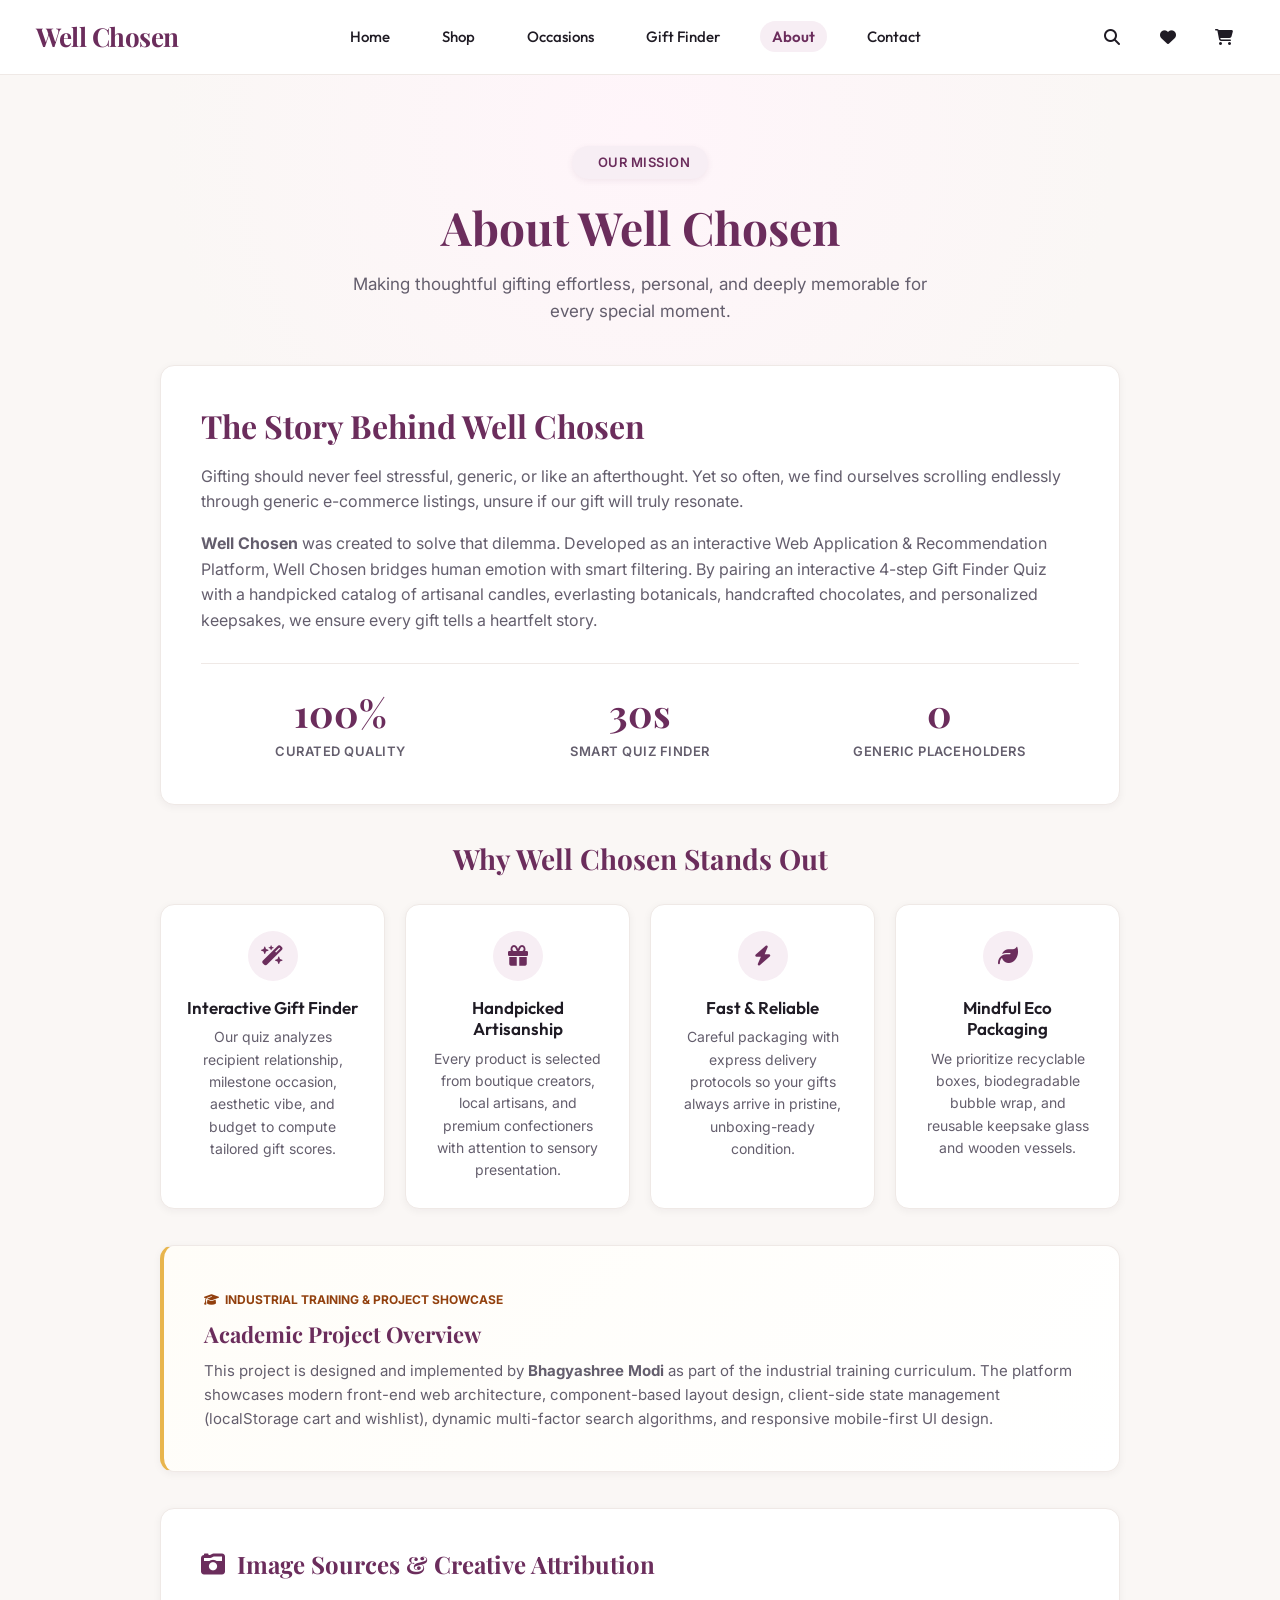
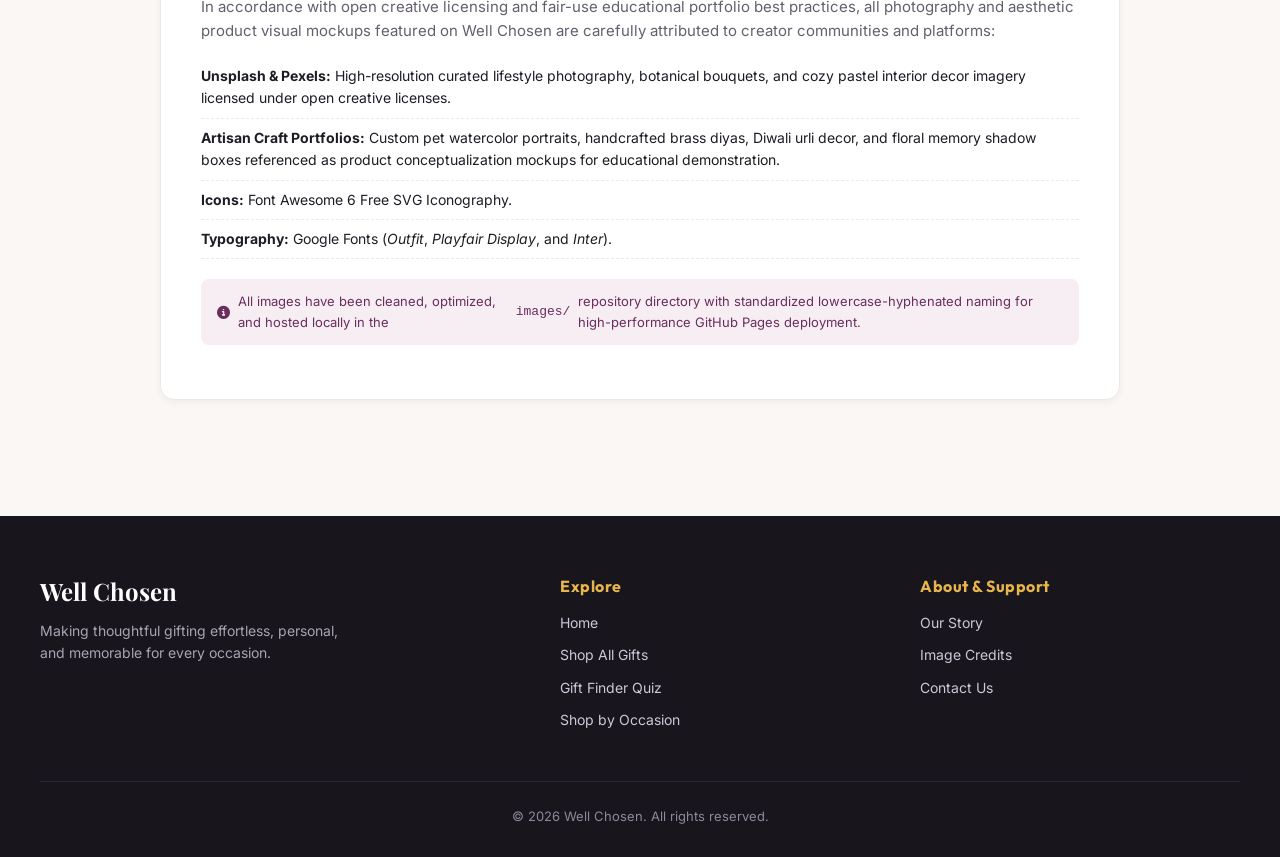
==== commit 4505cdf8: "feat(occasions): add rich Diwali & festive gifts and remove Rakhi collection" ====
--- a/about.html
+++ b/about.html
@@ -110,7 +110,7 @@
       <p>In accordance with open creative licensing and fair-use educational portfolio best practices, all photography and aesthetic product visual mockups featured on Well Chosen are carefully attributed to creator communities and platforms:</p>
       <ul class="credits-list">
         <li><strong>Unsplash & Pexels:</strong> High-resolution curated lifestyle photography, botanical bouquets, and cozy pastel interior decor imagery licensed under open creative licenses.</li>
-        <li><strong>Artisan Craft Portfolios:</strong> Custom pet watercolor portraits, Kundan Rakhi designs, and floral memory shadow boxes referenced as product conceptualization mockups for educational demonstration.</li>
+        <li><strong>Artisan Craft Portfolios:</strong> Custom pet watercolor portraits, handcrafted brass diyas, Diwali urli decor, and floral memory shadow boxes referenced as product conceptualization mockups for educational demonstration.</li>
         <li><strong>Icons:</strong> Font Awesome 6 Free SVG Iconography.</li>
         <li><strong>Typography:</strong> Google Fonts (<cite>Outfit</cite>, <cite>Playfair Display</cite>, and <cite>Inter</cite>).</li>
       </ul>
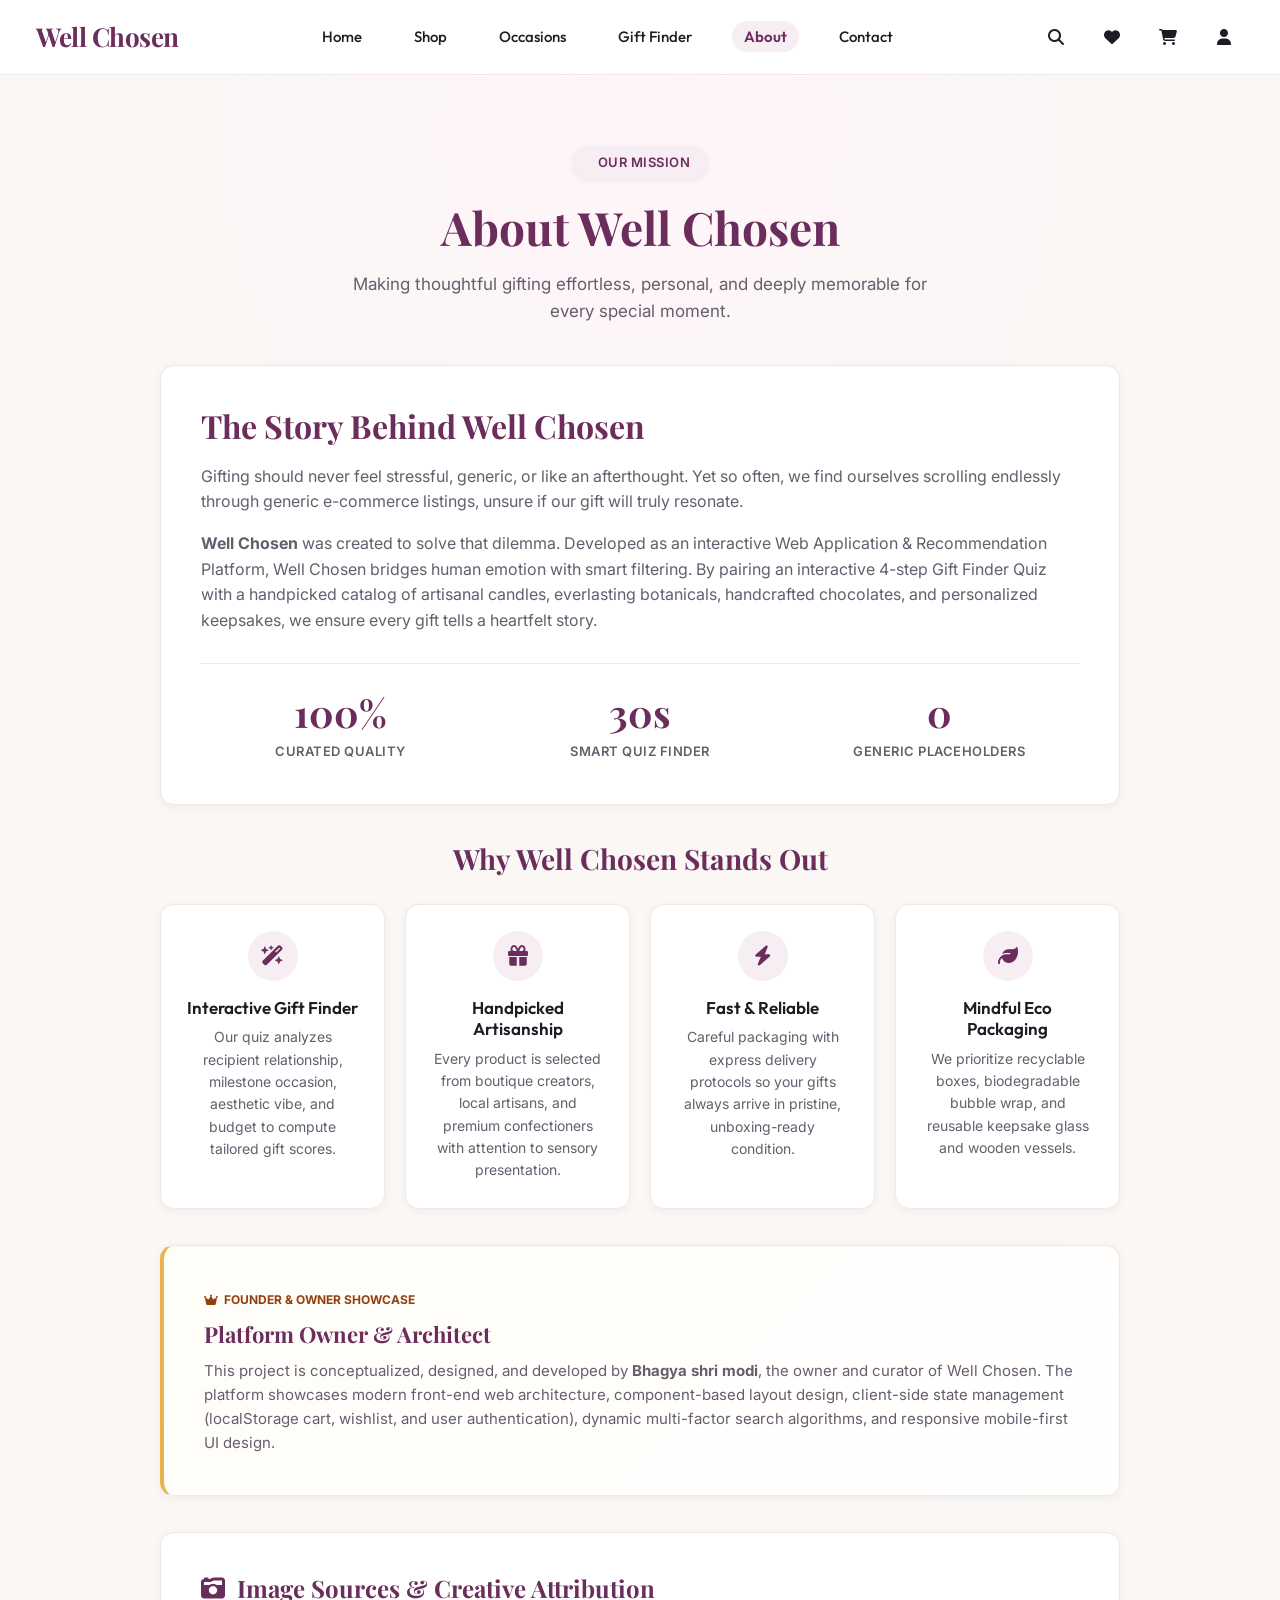
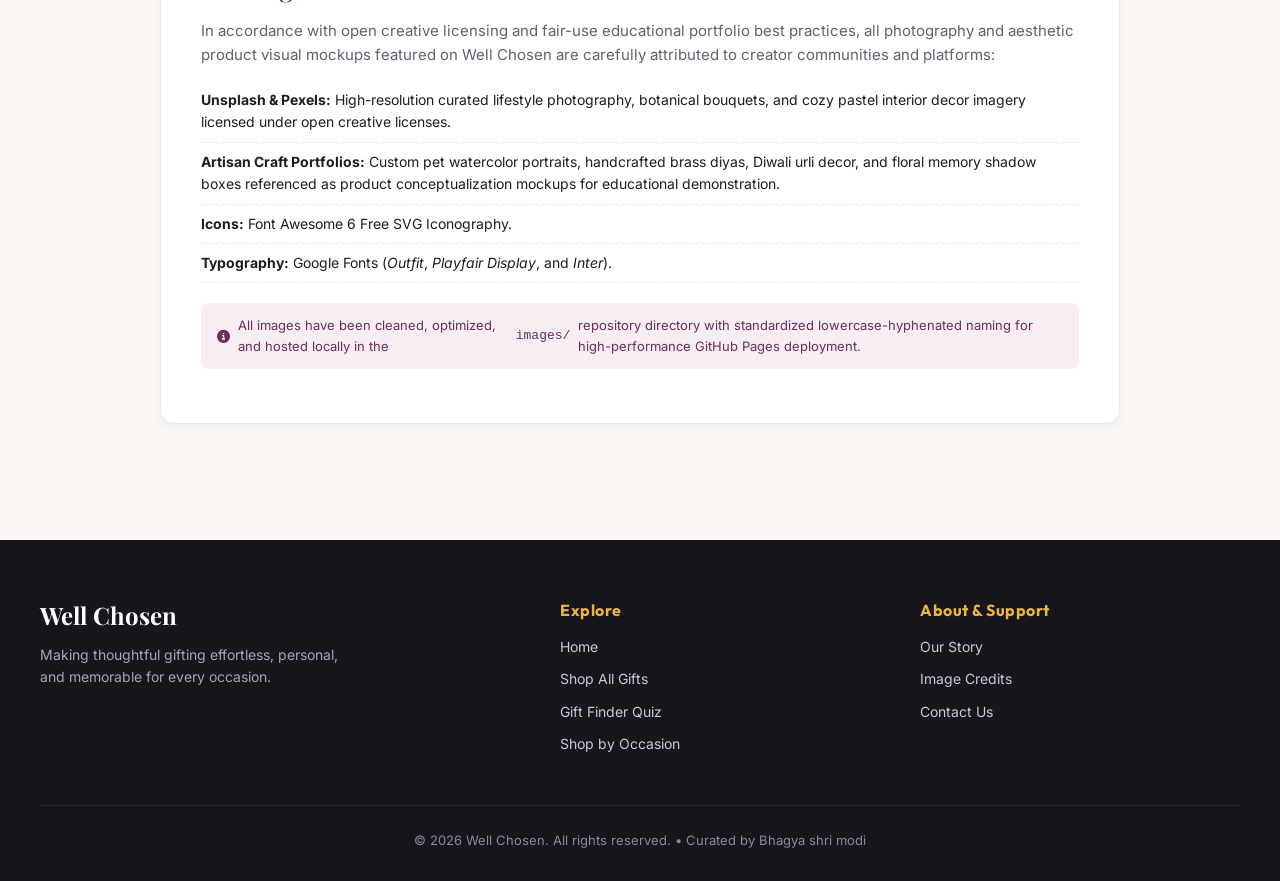
==== commit 6ae870c4: "feat(auth): add user login/profile system and attribute platform ownership to Bhagya shri modi" ====
--- a/about.html
+++ b/about.html
@@ -29,6 +29,7 @@
       <a href="#" id="searchBtn" title="Search Gifts"><i class="fa-solid fa-magnifying-glass"></i></a>
       <a href="#" id="wishlistBtn" title="Saved Wishlist"><i class="fa-solid fa-heart"></i></a>
       <a href="#" id="cartBtn" title="Shopping Cart"><i class="fa-solid fa-cart-shopping"></i></a>
+      <a href="#" id="authBtn" title="Account / Sign In"><i class="fa-solid fa-user"></i></a>
     </div>
 
     <button class="hamburger" aria-label="Toggle navigation">
@@ -96,9 +97,9 @@
 
     <!-- Academic & Industrial Training Credits -->
     <section class="training-project-card">
-      <div class="training-badge"><i class="fa-solid fa-graduation-cap"></i> Industrial Training & Project Showcase</div>
-      <h3>Academic Project Overview</h3>
-      <p>This project is designed and implemented by <strong>Bhagyashree Modi</strong> as part of the industrial training curriculum. The platform showcases modern front-end web architecture, component-based layout design, client-side state management (localStorage cart and wishlist), dynamic multi-factor search algorithms, and responsive mobile-first UI design.</p>
+      <div class="training-badge"><i class="fa-solid fa-crown"></i> Founder & Owner Showcase</div>
+      <h3>Platform Owner & Architect</h3>
+      <p>This project is conceptualized, designed, and developed by <strong>Bhagya shri modi</strong>, the owner and curator of Well Chosen. The platform showcases modern front-end web architecture, component-based layout design, client-side state management (localStorage cart, wishlist, and user authentication), dynamic multi-factor search algorithms, and responsive mobile-first UI design.</p>
     </section>
 
     <!-- Image Sources & Creative Attribution Section -->
@@ -139,7 +140,7 @@
         <a href="contact.html">Contact Us</a>
       </div>
     </div>
-    <p class="footer-bottom">&copy; 2026 Well Chosen. All rights reserved.</p>
+    <p class="footer-bottom">&copy; 2026 Well Chosen. All rights reserved. • Curated by Bhagya shri modi</p>
   </footer>
 
   <!-- Scripts -->
--- a/style.css
+++ b/style.css
@@ -2481,3 +2481,386 @@
     padding: 24px 20px;
   }
 }
+
+/* ==========================================================================
+   USER AUTHENTICATION & PROFILE STYLES
+   ========================================================================== */
+.auth-dot {
+  position: absolute;
+  top: 4px;
+  right: 4px;
+  width: 9px;
+  height: 9px;
+  background: #10B981;
+  border: 1.5px solid white;
+  border-radius: var(--radius-full);
+}
+
+.auth-modal-wrapper {
+  padding: 4px 0;
+}
+
+.auth-tabs {
+  display: flex;
+  border-bottom: 1.5px solid var(--border-light);
+  margin-bottom: 20px;
+}
+
+.auth-tab {
+  flex: 1;
+  padding: 12px;
+  font-size: 14px;
+  font-weight: 600;
+  color: var(--text-muted);
+  text-align: center;
+  border-bottom: 2px solid transparent;
+  transition: all var(--transition-fast);
+  display: flex;
+  align-items: center;
+  justify-content: center;
+  gap: 8px;
+}
+
+.auth-tab:hover {
+  color: var(--primary);
+}
+
+.auth-tab.active {
+  color: var(--primary);
+  border-bottom-color: var(--primary);
+}
+
+.auth-tab-content {
+  display: none;
+}
+
+.auth-tab-content.active {
+  display: block;
+  animation: fadeIn 0.25s ease;
+}
+
+/* 1-Click Owner Demo Banner */
+.demo-owner-banner {
+  background: linear-gradient(135deg, #FFFBEB 0%, #FEF3C7 100%);
+  border: 1.5px dashed var(--accent-gold);
+  border-radius: var(--radius-md);
+  padding: 14px 18px;
+  margin-bottom: 22px;
+  display: flex;
+  align-items: center;
+  justify-content: space-between;
+  gap: 12px;
+  cursor: pointer;
+  transition: all var(--transition-fast);
+}
+
+.demo-owner-banner:hover {
+  transform: translateY(-2px);
+  box-shadow: 0 4px 14px rgba(232, 181, 77, 0.35);
+  border-color: #D97706;
+}
+
+.demo-owner-left {
+  display: flex;
+  align-items: center;
+  gap: 12px;
+}
+
+.demo-crown {
+  width: 38px;
+  height: 38px;
+  background: white;
+  border-radius: var(--radius-full);
+  display: flex;
+  align-items: center;
+  justify-content: center;
+  color: #D97706;
+  font-size: 18px;
+  box-shadow: 0 2px 6px rgba(0,0,0,0.06);
+}
+
+.demo-owner-text h4 {
+  font-family: 'Outfit', sans-serif;
+  font-size: 14px;
+  color: #92400E;
+  margin-bottom: 2px;
+}
+
+.demo-owner-text p {
+  font-size: 12px;
+  color: #B45309;
+}
+
+.demo-login-btn {
+  background: #D97706;
+  color: white;
+  font-size: 12px;
+  font-weight: 700;
+  padding: 8px 14px;
+  border-radius: var(--radius-full);
+  white-space: nowrap;
+  transition: all var(--transition-fast);
+}
+
+.demo-owner-banner:hover .demo-login-btn {
+  background: #B45309;
+}
+
+.auth-field {
+  margin-bottom: 16px;
+}
+
+.auth-field label {
+  display: block;
+  font-size: 13px;
+  font-weight: 600;
+  color: var(--text-main);
+  margin-bottom: 6px;
+  display: flex;
+  align-items: center;
+  gap: 6px;
+}
+
+.auth-field label i {
+  color: var(--primary);
+  font-size: 13px;
+}
+
+.auth-field input {
+  width: 100%;
+  padding: 12px 14px;
+  border: 1px solid var(--border-light);
+  border-radius: var(--radius-sm);
+  background: var(--bg-page);
+  font-family: inherit;
+  font-size: 14px;
+  color: var(--text-main);
+  outline: none;
+  transition: all var(--transition-fast);
+}
+
+.auth-field input:focus {
+  border-color: var(--primary);
+  background: white;
+  box-shadow: 0 0 0 3px var(--primary-light);
+}
+
+.auth-options {
+  display: flex;
+  align-items: center;
+  justify-content: space-between;
+  font-size: 13px;
+  margin-bottom: 20px;
+}
+
+.remember-label {
+  display: flex;
+  align-items: center;
+  gap: 6px;
+  cursor: pointer;
+  color: var(--text-muted);
+}
+
+.forgot-link {
+  color: var(--primary);
+  font-weight: 500;
+}
+
+.forgot-link:hover {
+  text-decoration: underline;
+}
+
+.auth-submit-btn {
+  width: 100%;
+  background: var(--primary);
+  color: white;
+  padding: 13px;
+  border-radius: var(--radius-full);
+  font-size: 14px;
+  font-weight: 600;
+  display: flex;
+  align-items: center;
+  justify-content: center;
+  gap: 8px;
+  transition: all var(--transition-fast);
+}
+
+.auth-submit-btn:hover {
+  background: var(--accent-coral);
+  transform: translateY(-2px);
+  box-shadow: 0 4px 12px rgba(255, 107, 107, 0.3);
+}
+
+/* User Profile Modal Styles */
+.profile-card-modal {
+  padding: 4px 0;
+}
+
+.profile-avatar-row {
+  display: flex;
+  align-items: center;
+  gap: 16px;
+  margin-bottom: 24px;
+  padding-bottom: 20px;
+  border-bottom: 1px solid var(--border-light);
+}
+
+.profile-avatar {
+  width: 60px;
+  height: 60px;
+  border-radius: var(--radius-full);
+  background: var(--primary-light);
+  color: var(--primary);
+  display: flex;
+  align-items: center;
+  justify-content: center;
+  font-size: 22px;
+  font-weight: 700;
+  position: relative;
+}
+
+.profile-avatar.owner-avatar {
+  background: linear-gradient(135deg, #FEF3C7 0%, #FDE68A 100%);
+  color: #92400E;
+  border: 2px solid var(--accent-gold);
+}
+
+.owner-crown-badge {
+  position: absolute;
+  top: -6px;
+  right: -4px;
+  color: #D97706;
+  font-size: 16px;
+  filter: drop-shadow(0 2px 4px rgba(0,0,0,0.2));
+}
+
+.profile-meta h3 {
+  font-size: 20px;
+  color: var(--text-main);
+  margin-bottom: 2px;
+}
+
+.profile-email {
+  font-size: 13px;
+  color: var(--text-muted);
+  margin-bottom: 6px;
+}
+
+.profile-role-badge {
+  display: inline-flex;
+  align-items: center;
+  gap: 5px;
+  font-size: 11px;
+  font-weight: 700;
+  text-transform: uppercase;
+  letter-spacing: 0.5px;
+  padding: 3px 10px;
+  border-radius: var(--radius-full);
+  background: var(--primary-light);
+  color: var(--primary);
+}
+
+.profile-role-badge.owner-badge {
+  background: #FEF3C7;
+  color: #92400E;
+  border: 1px solid #FCD34D;
+}
+
+.profile-stats-grid {
+  display: grid;
+  grid-template-columns: repeat(3, 1fr);
+  gap: 12px;
+  margin-bottom: 24px;
+}
+
+.profile-stat-box {
+  background: var(--bg-page);
+  border-radius: var(--radius-sm);
+  padding: 14px;
+  text-align: center;
+}
+
+.profile-stat-box .stat-num {
+  display: block;
+  font-size: 20px;
+  font-weight: 700;
+  color: var(--primary);
+}
+
+.profile-stat-box .stat-lbl {
+  font-size: 12px;
+  color: var(--text-muted);
+}
+
+.profile-recent-orders {
+  background: white;
+  border: 1px solid var(--border-light);
+  border-radius: var(--radius-md);
+  padding: 16px;
+  margin-bottom: 24px;
+}
+
+.profile-recent-orders h4 {
+  font-family: 'Outfit', sans-serif;
+  font-size: 14px;
+  color: var(--text-main);
+  margin-bottom: 12px;
+}
+
+.order-item-snippet {
+  display: flex;
+  align-items: center;
+  gap: 12px;
+  font-size: 13px;
+}
+
+.order-item-snippet i {
+  color: var(--primary);
+  font-size: 20px;
+}
+
+.order-item-snippet .order-text {
+  flex-grow: 1;
+}
+
+.order-item-snippet strong {
+  display: block;
+  color: var(--text-main);
+}
+
+.order-item-snippet small {
+  color: var(--text-muted);
+}
+
+.order-status-tag {
+  font-size: 11px;
+  font-weight: 700;
+  color: #047857;
+  background: #ECFDF5;
+  padding: 3px 8px;
+  border-radius: var(--radius-full);
+}
+
+.profile-actions-row {
+  display: flex;
+  justify-content: flex-end;
+}
+
+.profile-logout-btn {
+  display: inline-flex;
+  align-items: center;
+  gap: 8px;
+  padding: 10px 20px;
+  border: 1px solid var(--border-light);
+  border-radius: var(--radius-full);
+  color: #DC2626;
+  font-size: 13px;
+  font-weight: 600;
+  transition: all var(--transition-fast);
+}
+
+.profile-logout-btn:hover {
+  background: #FEE2E2;
+  border-color: #FCA5A5;
+}
+
